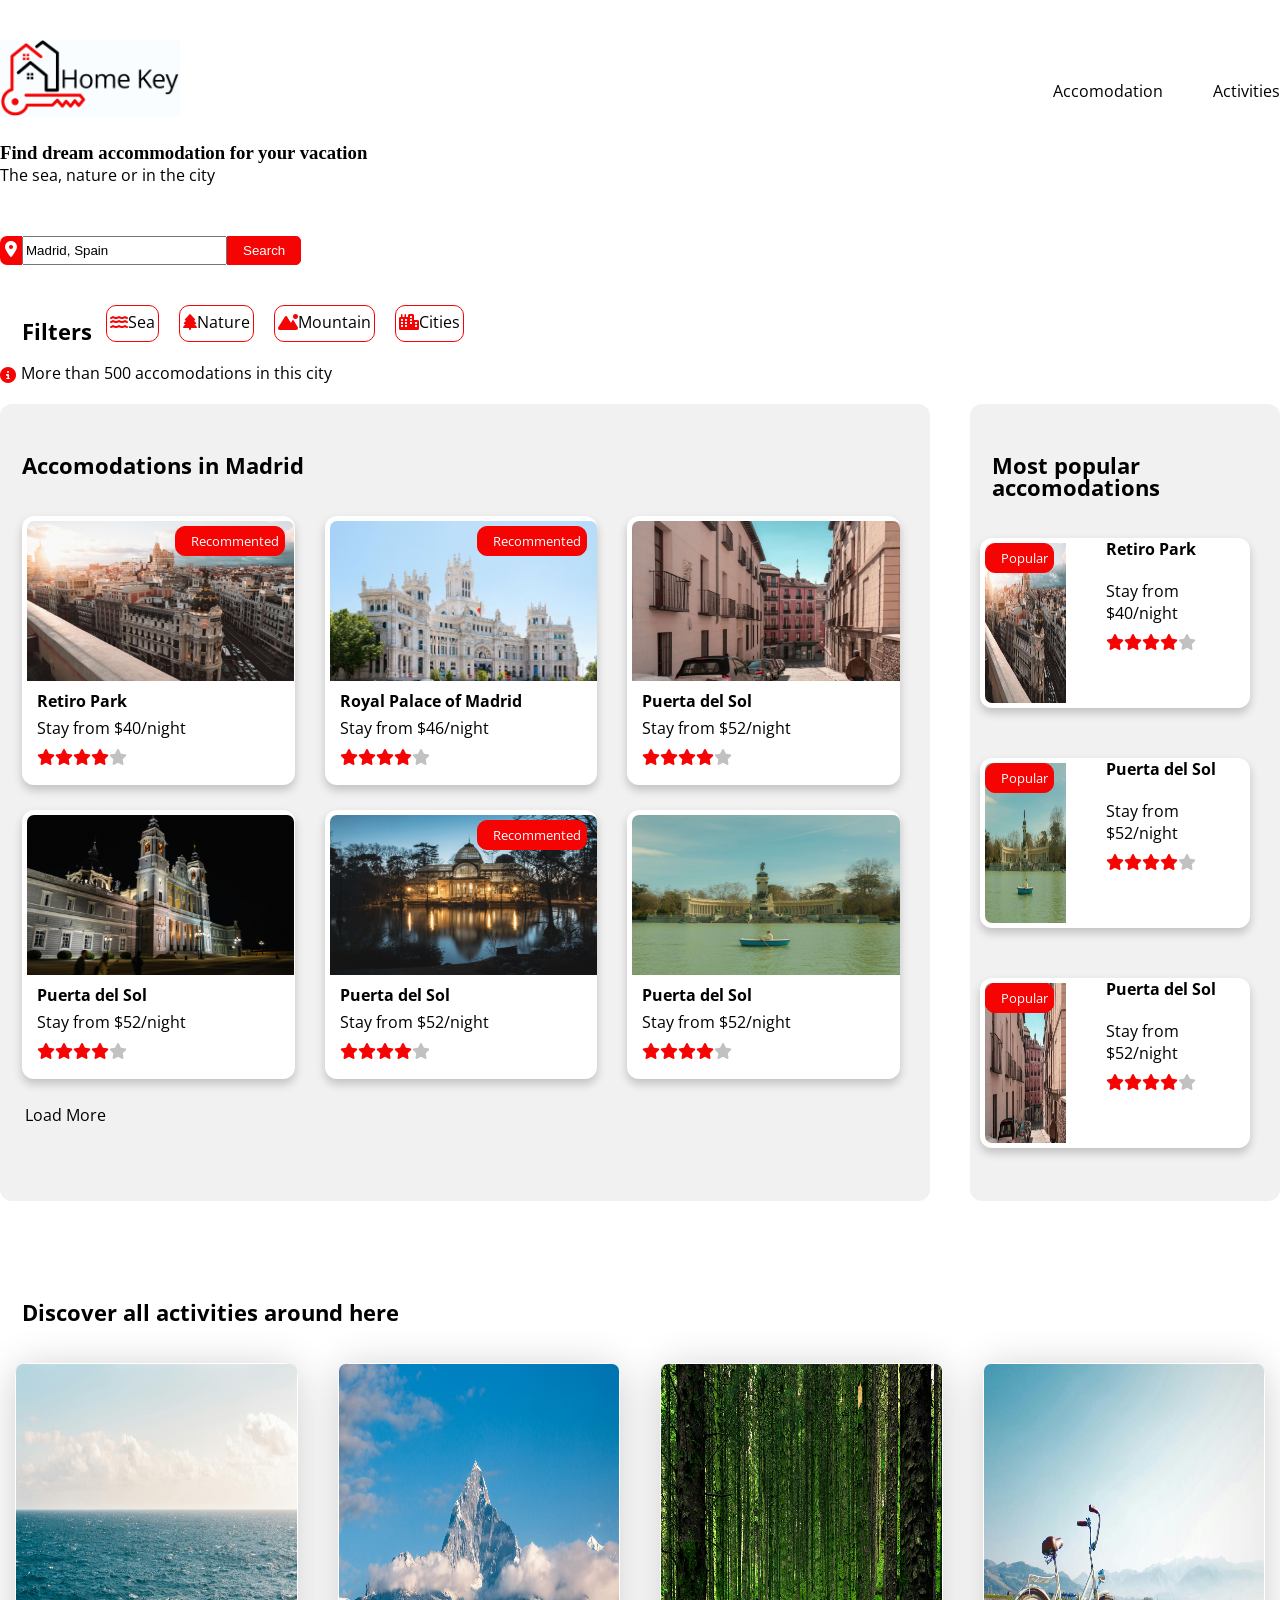
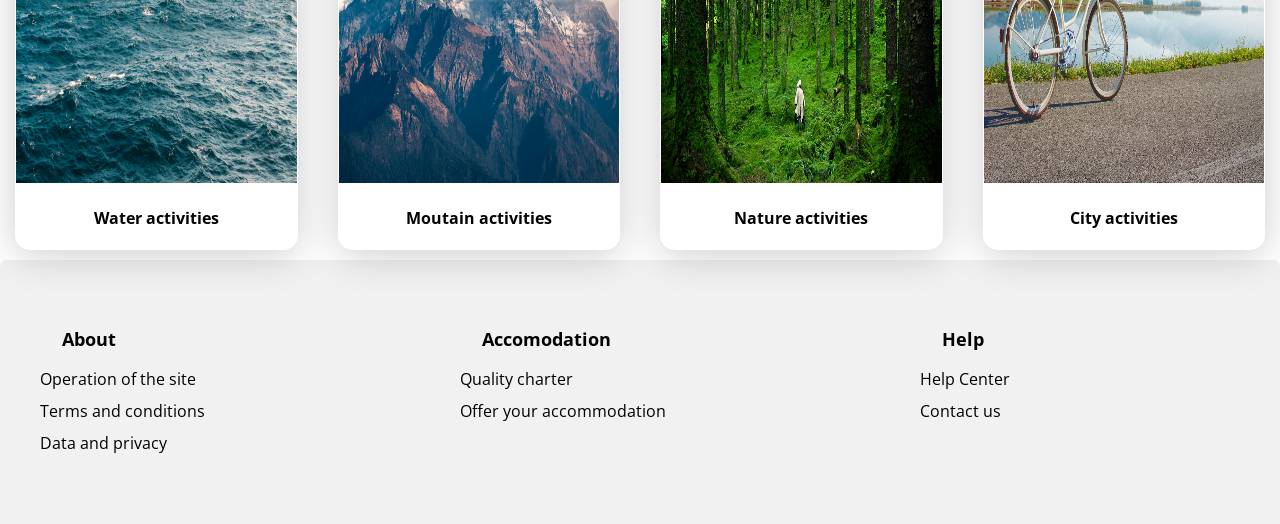
==== index.html @ ec060026 "résolution conflit merge" ====
<!DOCTYPE html>
<html lang="en">
<head>
    <meta charset="UTF-8">
    <meta name="viewport" content="width=device-width, initial-scale=1.0">
    <title>Document</title>
    <link rel="stylesheet" href="css/style.css">
    <link rel="preconnect" href="https://fonts.googleapis.com">
    <link rel="preconnect" href="https://fonts.gstatic.com" crossorigin>
    <link href="https://fonts.googleapis.com/css2?family=Montserrat:ital,wght@0,100..900;1,100..900&family=Open+Sans:ital,wght@0,300..800;1,300..800&family=Zen+Dots&display=swap" rel="stylesheet">

    <link rel="stylesheet" href="https://cdnjs.cloudflare.com/ajax/libs/font-awesome/6.5.0/css/all.min.css">
</head>
<body>
    <header>
        <a href="/">
            <img src="img/logo.png" alt="logo">
        </a>

        <nav>
            <ul>

                <li><a href="#section2">Accomodation</a></li>
                 <li><a href="#section3">Activities</a></li>

            </ul>
        </nav>

    </header>

    <main>


        <section class="section1" >
            <article class="sec10">
                <h1>Find dream accommodation for your vacation</h1>
                <p>The sea, nature or in the city</p>
            </article>

            <form id="search" action="#">
                <i class="fa-solid fa-location-dot"></i>
                <input type="text" placeholder="Madrid, Spain"></input>
                <button type="submit">Search</button>

            </form>
            <article class="filtre">

                <h2>Filters</h2>
                <ul>
                    <li><a href="#"><i class="fa-solid fa-water"></i>Sea</a></li>
                    <li><a href="#"><i class="fa-solid fa-tree"></i>Nature</a></li>
                    <li><a href="#"><i class="fa-solid fa-mountain-sun"></i>Mountain</a></li>
                    <li><a href="#"><i class="fa-solid fa-city"></i>Cities</a></li>
                </ul>  
            </article>

            <article class="info">
               <i class="fa-solid fa-circle-info"></i>
                <p> More than 500 accomodations in this city</p>
            </article>
        </section>


        <section class="section2" id="section2">
        <div class="group1">
            <h2>Accomodations in Madrid</h2>
            <div>
                <article class="gart">
                    <img src="img/accomodation/Retiro-Park.jpg" alt="accomod1">
                    <p class="rec" >Recommented</p>
                    <h3>Retiro Park</h3>
                    <p>Stay from $40/night</p>
                       <article class="arti" >
                            <i class="fa-solid fa-star"></i></i><i class="fa-solid fa-star"></i><i class="fa-solid fa-star"></i><i class="fa-solid fa-star"></i><span><i class="fa-solid fa-star"></i></span>
                        </article>
                </article>
                <article class="gart">
                    <img src="img/accomodation/Royal-Palace-of-Madrid.jpg" alt="accomod2">
                    <p class="rec">Recommented</p>
                    <h3>Royal Palace of Madrid</h3>
                    <p>Stay from $46/night</p>
                    <article class="arti">
                        <i class="fa-solid fa-star"></i></i><i class="fa-solid fa-star"></i><i class="fa-solid fa-star"></i><i class="fa-solid fa-star"></i><span><i class="fa-solid fa-star"></i></span>
                    </article>
                </article>

                <article class="gart">   
                    <img src="img/accomodation/Puerta-del-Sol.jpg" alt="accomod3">    
                    <h3>Puerta del Sol</h3>
                    <p>Stay from $52/night</p>
                 <article  class="arti">
                         <i class="fa-solid fa-star"></i></i><i class="fa-solid fa-star"></i><i class="fa-solid fa-star"></i><i class="fa-solid fa-star"></i><span><i class="fa-solid fa-star"></i></span>
                </article>
                </article>

         </div>

        <div class="group2">

                <article class="gart">         
                    <img src="img/accomodation/Plaza-Mayor.jpg" alt="activité1">
                    <h3>Puerta del Sol</h3>
                    <p>Stay from $52/night</p>
                    <article class="arti">
                        <i class="fa-solid fa-star"></i></i><i class="fa-solid fa-star"></i><i class="fa-solid fa-star"></i><i class="fa-solid fa-star"></i><span><i class="fa-solid fa-star"></i></span>
                    </article>
                </article>
                <article class="gart">         
                    <img src="img/accomodation/Prado-Museum.jpg" alt="activité2">
                    <p class="rec">Recommented</p>
                    <h3>Puerta del Sol</h3>
                    <p>Stay from $52/night</p>
                    <article class="arti">
                            <i class="fa-solid fa-star"></i></i><i class="fa-solid fa-star"></i><i class="fa-solid fa-star"></i><i class="fa-solid fa-star"></i><span><i class="fa-solid fa-star"></i></span>
                    </article>
                </article>
                <article class="gart">         
                    <img src="img/accomodation/Gran-Vía.jpg" alt="activité3">
                    <h3>Puerta del Sol</h3>
                    <p>Stay from $52/night</p>
                     <article class="arti">

                            <i class="fa-solid fa-star"></i></i><i class="fa-solid fa-star"></i><i class="fa-solid fa-star"></i><i class="fa-solid fa-star"></i><span><i class="fa-solid fa-star"></i></span>
                    </article>
                </article>
        </div>
            <a href="#">Load More</a>
        </div>

        <div class="group3">
                <h2>Most popular accomodations</h2>
                <div>

            <article class="gart">
                <img src="img/accomodation/Retiro-Park.jpg" alt="accomod1">
                <p class="rec1">Popular</p>
                <div>
                    <h3>Retiro Park</h3>
                    <p>Stay from $40/night</p>
                    <article class="arti">
                        <i class="fa-solid fa-star"></i></i><i class="fa-solid fa-star"></i><i class="fa-solid fa-star"></i><i class="fa-solid fa-star"></i><span><i class="fa-solid fa-star"></i></span>
                    </article>
                </div>
            </article>
            <article class="gart">        
                <img src="img/accomodation/Gran-Vía.jpg" alt="activité3">
                <p class="rec1">Popular</p>
                <div>
                    <h3>Puerta del Sol</h3>
                    <p>Stay from $52/night</p>
                    <article class="arti">
                        <i class="fa-solid fa-star"></i></i><i class="fa-solid fa-star"></i><i class="fa-solid fa-star"></i><i class="fa-solid fa-star"></i><span><i class="fa-solid fa-star"></i></span>
                    </article>
                </div>
            </article>
                <article class="gart">         
                    <img src="img/accomodation/Puerta-del-Sol.jpg" alt="accomod3">
                    <p class="rec1">Popular</p>
                    <p class="rec1">Popular</p>
                         <div>
                            <h3>Puerta del Sol</h3>
                        <p>Stay from $52/night</p>
                        <article class="arti">
                            <i class="fa-solid fa-star"></i><i class="fa-solid fa-star"></i><i class="fa-solid fa-star"></i><i class="fa-solid fa-star"></i><span><i class="fa-solid fa-star"></i></span>
                         </article>
                      </div>
                    </article>
                </div>

        </div>

        </section>


        <section class="section3" id="section3">

            <h2>Discover all activities around here</h2>
            <div>
                <article>
                    <img src="img/activities/Water.jpg" alt="imgsec3">
                    <h3>Water activities</h3>
                </article>
                <article>
                        <img src="img/activities/mountain.jpg" alt="secimg2">
                        <h3>Moutain activities</h3>
                </article>
                <article>
                        <img src="img/activities/Nature.jpg" alt="secimg3">
                        <h3>Nature activities</h3>
                </article>
                 <article>
                        <img src="img/activities/City.jpg" alt="secimg3">
                        <h3>City activities</h3>
                </article>                                  
            </div>
        </section>
    </main>

    <footer>
        <article>
            <h2>About</h2>
            <ul>
                <li><a href="#">Operation of the site</a></li>
                <li><a href="#">Terms and conditions</li>
                <li><a href="#">Data and privacy</a></li>
            </ul>
        </article>

        <article>
            <h2>Accomodation</h2>
            <ul>
                <li><a href="#">Quality charter</a></li>
                <li><a href="#">Offer your accommodation</a></li>
            </ul>
        </article>

        <article class="artfooter3">
            <h2>Help</h2>
            <ul>
                <li><a href="#">Help Center</a></li>
                <li><a href="#">Contact us</a></li>
            </ul>
        </article>

    </footer>
    
</body>
</html>
---- css/style.css ----
*{
    margin: 0;
}


body{
    max-width: 1440px;
    margin: auto;
}
:root{
    --black:#000; 
    --red:#f60303;
    --white:#fff;
    --grey:#c1c1c1;
    --lightgrey:#f1f1f1; 
}
i{
    color: var(--red);
}
ul,a,p,h2,h3{
    font-family: "Open Sans", sans-serif;
    font-size: 16px;
    color: var(--black);
}

h2{
    font-weight: 700;
    font-style: Bold;
    font-size: 18px;
    line-height: 100%;
    letter-spacing: 0%;
    vertical-align: middle;
    padding-left: 22px;
}

header{
max-width: 1440px;
margin: auto;
display: flex;
justify-content: space-between;
padding-top: 40px;

}

a{
    text-decoration: none;
}
a:hover{
    color: var(--red);
    transition: all ease-in-out;
}
nav li, ul{
    list-style: none;
    padding-left: 0;

}
nav ul{
    padding-top: 30px;
    display: flex;
    justify-content: space-between;
    gap: 50px;
}

nav ul li {
    position: relative;
}
nav ul li a {
    position: relative;
    display: inline-block;
    padding-top: 10px;
}

nav ul li a::before {
    content: '';
    position: absolute;
    bottom: 0;
    left: 0;
    width: 100%;
    background-color: var(--red);
    transition: bottom 0.5s ease-in-out;
}

nav ul li a:hover::before {
    height: 2px;
    bottom: 70px;    /* le trait monte de 10px vers le haut */
}


header img{
    width: 180px;
    height: 76.7300033569336px;
}

/* GENERALITE */
section h2{
    font-size: 22px;
}

/* SECTION 1 */
.section1{
    max-width: 1470px;
    margin: auto;
    padding-top: 20px;
}


form{
    display: flex;
    padding-top: 30px;
    border-left: 20px;
    border-right: 20px;
}

form i{
    background-color: var(--red);
    color: var(--white);
    border-radius: 1px solid;
    border-color: var(--red);
   border-top-left-radius: 7px;
   border-bottom-left-radius: 7px;
    padding: 5px;
}
form input{
    padding-right: 30px;

}
form button{
    background-color: var(--red);
    color: var(--white);
    padding: 6px 15px 6px 15px;
    border-top-right-radius: 5px;
   border-bottom-right-radius: 5px;
       border: 1px solid var(--red);


}
::placeholder{
    color: var(--black);
    padding-right: 40px;
    background-color: var(--white);
}

/* FILTRE */
.filtre{
    display: flex;
   gap: 14px;
   margin-top: 40px;
}
.filtre ul{
    display: flex;
    gap: 20px;
}



.filtre ul li a{
    text-align: center;
}
.filtre ul li{
    border: 1px solid var(--red);
    padding: 5px;
    color: var(--red);
    border-radius: 10px;
    padding-left: 3px;
    padding-right: 3px;
    padding-top: 5px;

}
.filtre ul li:hover{
    background-color: var(--red);
}
.filtre ul li:hover a,
.filtre ul li:hover i {
    color: var(--white);
}

.filtre h2{
    margin-top: 15px;
}

.info{
    display: flex;
    padding-top: 20px;
}
.info i{
    padding-top: 5px;
    padding-right: 5px;
}

/* SECTION2 */
.section2{
    /* width: 100%; */
    margin: auto;
    display: flex;
    flex-wrap: wrap;
    gap: 40px;
}
.section2 h3, .section2 p{
  padding-bottom: 5px;
  padding-left: 15px;
}
.arti{
    padding-left: 15px;
}
.rec{
    position: absolute;

    top: 10px;
    right: 10px;
    margin: 0;

    border: 1px solid var(--red);
    color: var(--white);
    padding: 5px;
    background-color: var(--red);
    border-radius: 10px;
    text-align: center;
    font-family: Open Sans;
    font-weight: 400;
    font-size: 13px;
    z-index: 1;

   
}

.rec:hover{
    color: var(--red);
    background-color: var(--white);

}
.group1{
    flex:  3;
     height: 747px; 
    background-color: var(--lightgrey);
    padding-top: 50px;
    border-radius: 12px;

}
.group1 h2, .group3 h2{
    padding-bottom: 40px;
}
.group1 div,  .group2 div{
    display: flex;
    flex-wrap: wrap;
    margin-left: 22px;
    padding-bottom: 25px;
    
}

.gart{
    position: relative;
    flex: 1 0 27%;
    background-color: var(--white);
    border-top-left-radius: 12px;
    border-top-right-radius: 12px;
     border-bottom-left-radius: 12px;
    border-bottom-right-radius: 12px;
    margin-right: 30px;
    box-shadow: 0px 5px 10px rgba(0, 0, 0, 0.2);

}

.gart:hover{
    color: #c1c1c1;
    transition:  all ease-in-out;
}
.gart:hover img{
     filter: grayscale(100%);
    transition: all 0.3s ease-in-out;

}
.section3 article:hover img {
    filter: grayscale(100%);
    transition: all 0.3s ease-in-out;
}

.group1 img, .group2 img{
    position: relative;
    width: 98%;
    height: 160px;
    border-top-left-radius: 12px;
    border-top-right-radius: 12px;
    padding: 5px;
    
    
}
.group1 a{
    padding-left: 25px;
}
.section2 span i{
    color: var(--grey);
    padding-top: 5px;
    padding-bottom: 12px;
}


.group3{
    flex: 1;
    height: 747px; 
    background-color: var(--lightgrey);
    border-radius: 12px;
      padding-top: 50px;
}
.group3 div{
       padding-left: 10px;
}
.group3 img{
    width: 30%;
    height: 160px;
    border-top-left-radius: 12px;
    border-bottom-left-radius: 12px;
    padding: 5px;
    
}
.group3 .gart{
    display: flex;
    /* flex-wrap: wrap; */
    margin-bottom: 50px;
 
}
.group3 div h3,p,.arti i{
    padding-bottom: 20px;
}
.gart div{
    padding-left: 20px;
align-items: center;
}
.arti3{
    flex: 1;
    display: flex;
    box-shadow: 0px 5px 10px rgba(0, 0, 0, 0.2);
    padding-left: 20px;

}
.rec1{
    position: absolute;
    top: 5px;
    left: 5px;
    margin: 0;
    border: 1px solid var(--red);
    color: var(--white);
    padding: 5px;
    background-color: var(--red);
    border-radius: 10px;
    text-align: center;
    font-family: Open Sans;
    font-weight: 400;
    font-size: 13px;
    z-index: 1;
  

}
.rec1:hover{
    color: var(--red);
    background-color: var(--white);


}
/* .group3 h3, p,i{
    padding-bottom: 40px;
} */

.section3{
    max-width: 1440px;
margin-top: 100px;
    /* background-color: var(--lightgrey); */
    margin-bottom: 10px;
}

.section3 div{
    display: flex;
    flex-wrap: wrap;
    padding: 0 15px 0 15px;
    gap: 40px;
}
.section3 article{
    flex: 1 0 22%;
    box-shadow: 0px 5px 40px rgba(0, 0, 0, 0.2);
    border-radius: 15px;
    border: 1px solid var(--white);
}
.section3 img{
    width: 100%;
    height: 419px;
    border-top-left-radius: 7px;
    border-top-right-radius: 7px;
}

.section3 h2{
    padding-bottom: 40px;
}
.section3 h3{
    text-align: center;
    padding-top: 20px;
      padding-bottom: 20px;
}

/* FOOTER */
footer{
    background-color: var(--lightgrey);
    padding: 70px;
    display: flex;
    justify-content: space-between;
    padding-left: 40px;
    border-top-left-radius: 7px;
    border-top-right-radius: 7px;
}


footer ul{
    padding-top: 10px;
}

footer li{
    margin-top: 10px;
}

.artfooter3{
    padding-right: 200px;

}

@media  screen and (max-width:1024px) {
    header, .section1, .section2, .section3{
      padding: 20px;
    }

    .group1, .group3{
    flex: 1 0 100%;
    height: auto;
    }
      .group1 div, .group2 div {
        justify-content: center;
    }
    .section3{
        flex-direction: column;
    }
    .section3 article{
        flex: 1 0 40%;
        height: auto;
    }
    

    
}

@media  screen and (max-width:768px) {
    header{
        display: flex;
        flex-wrap: wrap;
    }
    header img{
        flex: 1 0 100%;
        height: auto;
        align-items: center;
    }

    header nav{
        flex: 1 0 100%;

    }


       header, .section1, .section2, .section3{
      padding: 20px;
    }
    .filtre{
        display: flex;
        flex-wrap: wrap;
        gap: 5px;
    }
    .gart{
    height: auto;
    flex: 1 0 100%;
    height: auto;
    margin-bottom: 30px;
    }
      .group1 div, .group2 div {
        justify-content: center;
    }
    .section3{
        flex-direction: column;
    }
    .section3 article{
        flex: 1 0 100%;
        height: auto;
        margin-bottom: 30px;
    }
    footer{
        display: flex;
        flex-wrap: wrap;
    }
    footer article{
        flex: 1 0 100%;
        margin-bottom: 30px;
        padding: 0;
        
    }
    
.artfooter3{
    padding-right: 0;
}
footer h2{
    padding-left: 0;
}

    
}
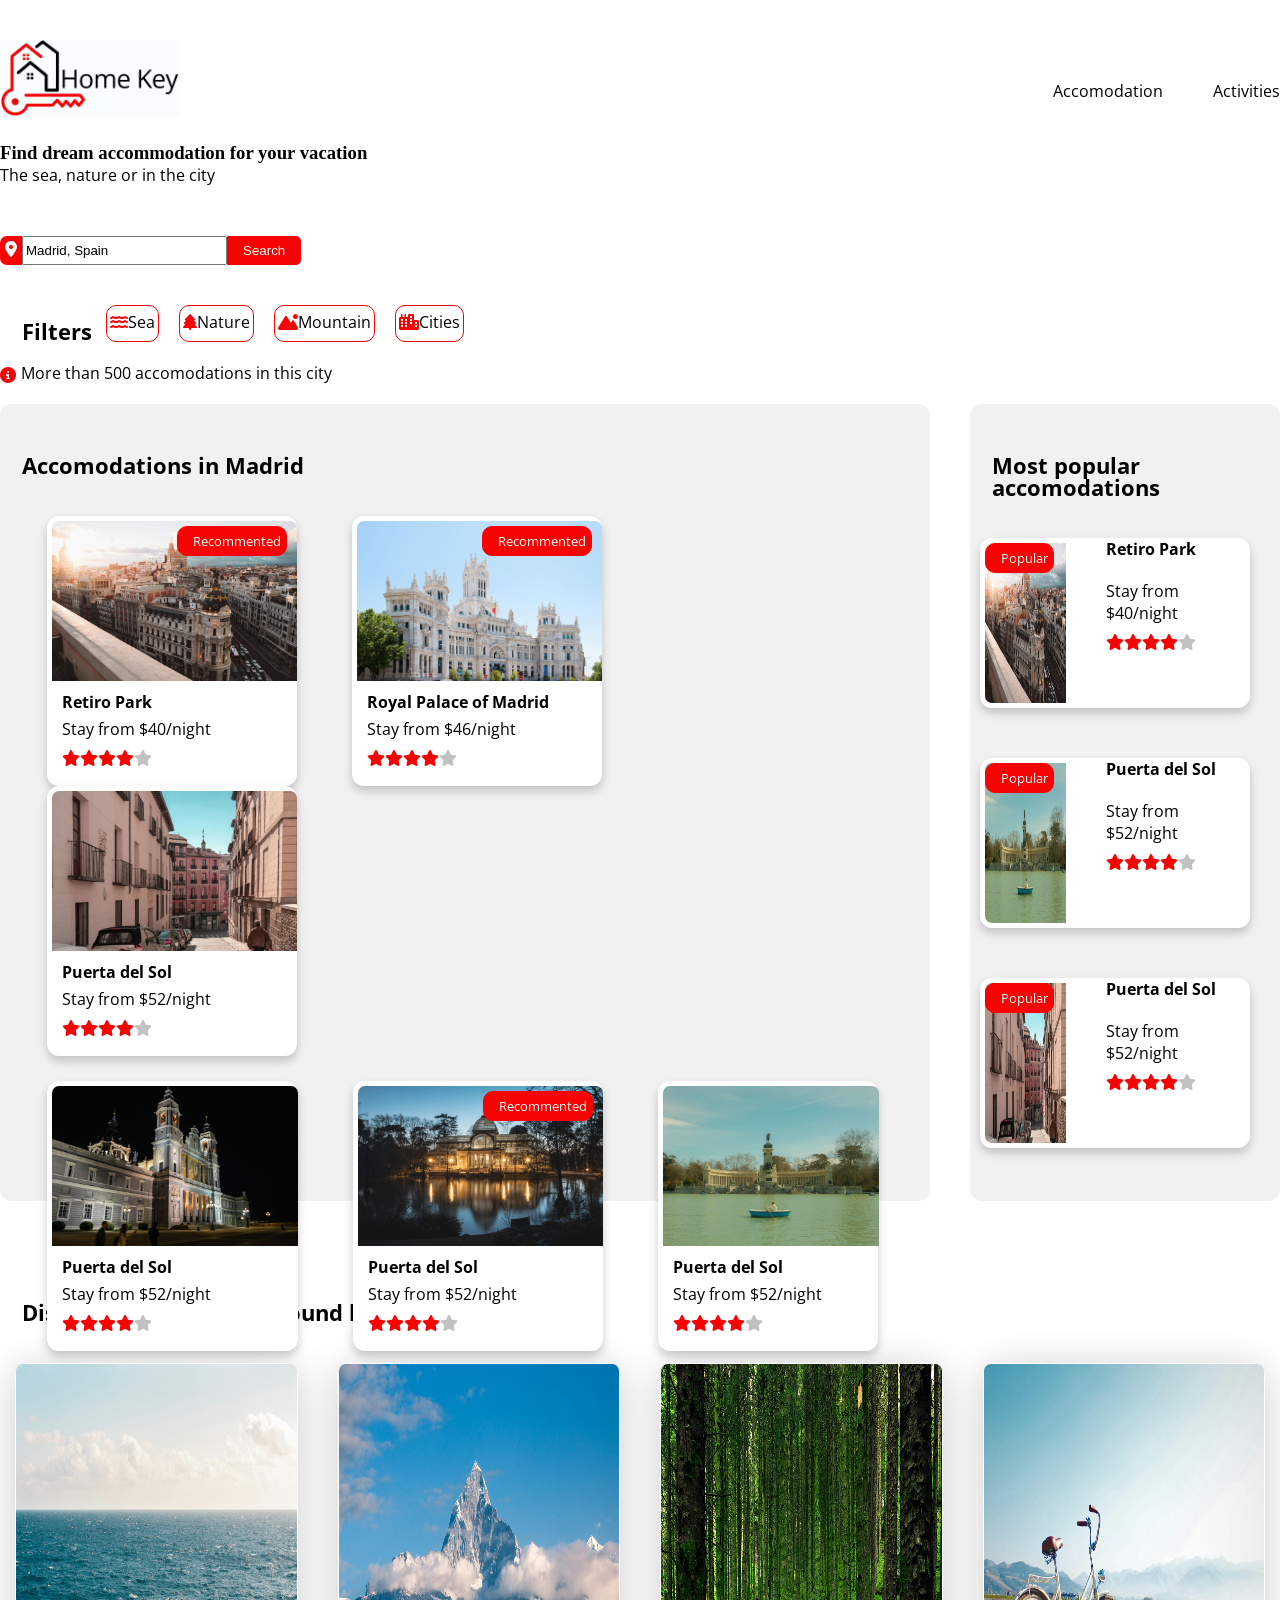
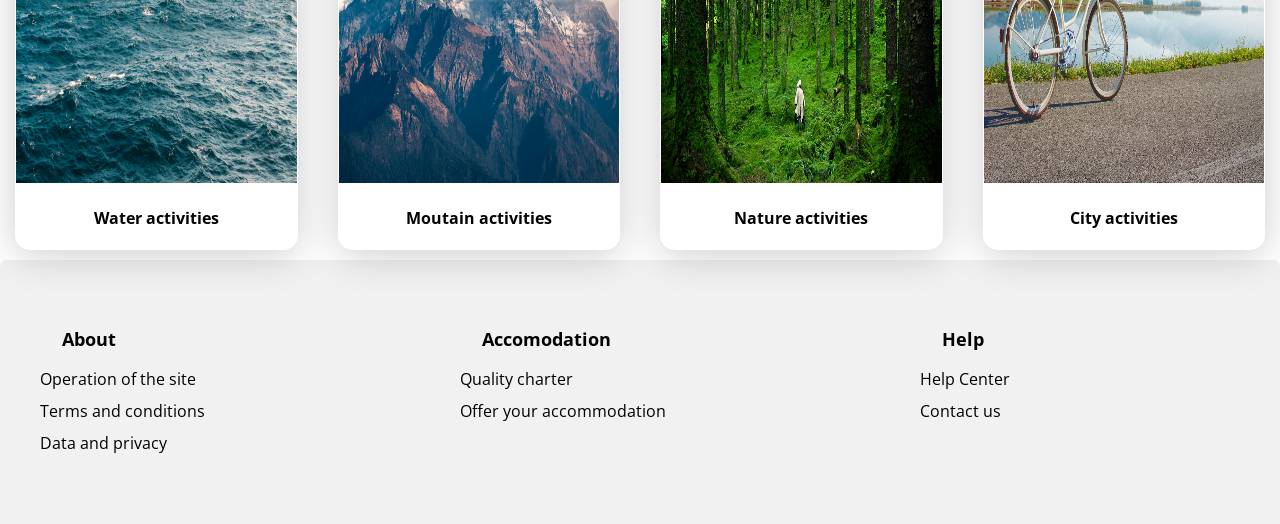
==== commit 11b02e20: "fix:a" ====
--- a/index.html
+++ b/index.html
@@ -32,71 +32,79 @@
 
 
         <section class="section1" >
-            <article class="sec10">
-                <h1>Find dream accommodation for your vacation</h1>
-                <p>The sea, nature or in the city</p>
-            </article>
-
-            <form id="search" action="#">
-                <i class="fa-solid fa-location-dot"></i>
-                <input type="text" placeholder="Madrid, Spain"></input>
-                <button type="submit">Search</button>
-
-            </form>
-            <article class="filtre">
-
-                <h2>Filters</h2>
-                <ul>
-                    <li><a href="#"><i class="fa-solid fa-water"></i>Sea</a></li>
-                    <li><a href="#"><i class="fa-solid fa-tree"></i>Nature</a></li>
-                    <li><a href="#"><i class="fa-solid fa-mountain-sun"></i>Mountain</a></li>
-                    <li><a href="#"><i class="fa-solid fa-city"></i>Cities</a></li>
-                </ul>  
-            </article>
-
-            <article class="info">
-               <i class="fa-solid fa-circle-info"></i>
-                <p> More than 500 accomodations in this city</p>
-            </article>
+                <article class="sec10">
+                    <h1>Find dream accommodation for your vacation</h1>
+                    <p>The sea, nature or in the city</p>
+                </article>
+    
+                <form id="search" action="#">
+                    <i class="fa-solid fa-location-dot"></i>
+                    <input type="text" placeholder="Madrid, Spain"></input>
+                    <button type="submit">Search</button>
+    
+                </form>
+                <article class="filtre">
+    
+                    <h2>Filters</h2>
+                    <ul>
+                        <li><a href="#"><i class="fa-solid fa-water"></i>Sea</a></li>
+                        <li><a href="#"><i class="fa-solid fa-tree"></i>Nature</a></li>
+                        <li><a href="#"><i class="fa-solid fa-mountain-sun"></i>Mountain</a></li>
+                        <li><a href="#"><i class="fa-solid fa-city"></i>Cities</a></li>
+                    </ul>  
+                </article>
+    
+                <article class="info">
+                   <i class="fa-solid fa-circle-info"></i>
+                    <p> More than 500 accomodations in this city</p>
+                </article>
         </section>
 
 
         <section class="section2" id="section2">
-        <div class="group1">
-            <h2>Accomodations in Madrid</h2>
-            <div>
-                <article class="gart">
-                    <img src="img/accomodation/Retiro-Park.jpg" alt="accomod1">
-                    <p class="rec" >Recommented</p>
-                    <h3>Retiro Park</h3>
-                    <p>Stay from $40/night</p>
-                       <article class="arti" >
-                            <i class="fa-solid fa-star"></i></i><i class="fa-solid fa-star"></i><i class="fa-solid fa-star"></i><i class="fa-solid fa-star"></i><span><i class="fa-solid fa-star"></i></span>
-                        </article>
-                </article>
-                <article class="gart">
-                    <img src="img/accomodation/Royal-Palace-of-Madrid.jpg" alt="accomod2">
-                    <p class="rec">Recommented</p>
-                    <h3>Royal Palace of Madrid</h3>
-                    <p>Stay from $46/night</p>
-                    <article class="arti">
-                        <i class="fa-solid fa-star"></i></i><i class="fa-solid fa-star"></i><i class="fa-solid fa-star"></i><i class="fa-solid fa-star"></i><span><i class="fa-solid fa-star"></i></span>
-                    </article>
-                </article>
-
-                <article class="gart">   
-                    <img src="img/accomodation/Puerta-del-Sol.jpg" alt="accomod3">    
-                    <h3>Puerta del Sol</h3>
-                    <p>Stay from $52/night</p>
-                 <article  class="arti">
-                         <i class="fa-solid fa-star"></i></i><i class="fa-solid fa-star"></i><i class="fa-solid fa-star"></i><i class="fa-solid fa-star"></i><span><i class="fa-solid fa-star"></i></span>
-                </article>
-                </article>
-
-         </div>
-
-        <div class="group2">
-
+            <div class="group1">
+                <h2>Accomodations in Madrid</h2>
+                <div>
+                <a href="#">
+                        <article class="gart">
+                            <img src="img/accomodation/Retiro-Park.jpg" alt="accomod1">
+                            <p class="rec" >Recommented</p>
+                            <h3>Retiro Park</h3>
+                            <p>Stay from $40/night</p>
+                               <article class="arti" >
+                                    <i class="fa-solid fa-star"></i></i><i class="fa-solid fa-star"></i><i class="fa-solid fa-star"></i><i class="fa-solid fa-star"></i><span><i class="fa-solid fa-star"></i></span>
+                                </article>
+                        </article>
+                </a>
+                <a href="#">
+                    <article class="gart">
+                        <img src="img/accomodation/Royal-Palace-of-Madrid.jpg" alt="accomod2">
+                        <p class="rec">Recommented</p>
+                        <h3>Royal Palace of Madrid</h3>
+                        <p>Stay from $46/night</p>
+                        <article class="arti">
+                            <i class="fa-solid fa-star"></i></i><i class="fa-solid fa-star"></i><i class="fa-solid fa-star"></i><i class="fa-solid fa-star"></i><span><i class="fa-solid fa-star"></i></span>
+                        </article>
+                    </article>
+
+                </a>
+                <a href="#">
+                    
+                    <article class="gart">   
+                        <img src="img/accomodation/Puerta-del-Sol.jpg" alt="accomod3">    
+                        <h3>Puerta del Sol</h3>
+                         <p>Stay from $52/night</p>
+                        <article  class="arti">
+                             <i class="fa-solid fa-star"></i></i><i class="fa-solid fa-star"></i><i class="fa-solid fa-star"></i><i class="fa-solid fa-star"></i><span><i class="fa-solid fa-star"></i></span>
+                     </article>
+                    </article>
+
+                </a>
+        
+                 </div>
+                 
+                 <div class="group2">
+            <a href="#">
                 <article class="gart">         
                     <img src="img/accomodation/Plaza-Mayor.jpg" alt="activité1">
                     <h3>Puerta del Sol</h3>
@@ -105,6 +113,8 @@
                         <i class="fa-solid fa-star"></i></i><i class="fa-solid fa-star"></i><i class="fa-solid fa-star"></i><i class="fa-solid fa-star"></i><span><i class="fa-solid fa-star"></i></span>
                     </article>
                 </article>
+            </a>
+            <a href="#">
                 <article class="gart">         
                     <img src="img/accomodation/Prado-Museum.jpg" alt="activité2">
                     <p class="rec">Recommented</p>
@@ -114,15 +124,20 @@
                             <i class="fa-solid fa-star"></i></i><i class="fa-solid fa-star"></i><i class="fa-solid fa-star"></i><i class="fa-solid fa-star"></i><span><i class="fa-solid fa-star"></i></span>
                     </article>
                 </article>
+            </a>
+            <a href="#">
                 <article class="gart">         
                     <img src="img/accomodation/Gran-Vía.jpg" alt="activité3">
                     <h3>Puerta del Sol</h3>
                     <p>Stay from $52/night</p>
                      <article class="arti">
-
-                            <i class="fa-solid fa-star"></i></i><i class="fa-solid fa-star"></i><i class="fa-solid fa-star"></i><i class="fa-solid fa-star"></i><span><i class="fa-solid fa-star"></i></span>
-                    </article>
-                </article>
+    
+                            <i class="fa-solid fa-star"></i></i><i class="fa-solid fa-star"></i><i class="fa-solid fa-star"></i><i class="fa-solid fa-star"></i><span><i class="fa-solid fa-star"></i></span>
+                    </article>
+                </article>
+
+            </a>
+
         </div>
             <a href="#">Load More</a>
         </div>
@@ -130,29 +145,36 @@
         <div class="group3">
                 <h2>Most popular accomodations</h2>
                 <div>
-
-            <article class="gart">
-                <img src="img/accomodation/Retiro-Park.jpg" alt="accomod1">
-                <p class="rec1">Popular</p>
-                <div>
-                    <h3>Retiro Park</h3>
-                    <p>Stay from $40/night</p>
-                    <article class="arti">
-                        <i class="fa-solid fa-star"></i></i><i class="fa-solid fa-star"></i><i class="fa-solid fa-star"></i><i class="fa-solid fa-star"></i><span><i class="fa-solid fa-star"></i></span>
-                    </article>
-                </div>
-            </article>
-            <article class="gart">        
-                <img src="img/accomodation/Gran-Vía.jpg" alt="activité3">
-                <p class="rec1">Popular</p>
-                <div>
-                    <h3>Puerta del Sol</h3>
-                    <p>Stay from $52/night</p>
-                    <article class="arti">
-                        <i class="fa-solid fa-star"></i></i><i class="fa-solid fa-star"></i><i class="fa-solid fa-star"></i><i class="fa-solid fa-star"></i><span><i class="fa-solid fa-star"></i></span>
-                    </article>
-                </div>
-            </article>
+            <a href="#">
+                <article class="gart">
+                    <img src="img/accomodation/Retiro-Park.jpg" alt="accomod1">
+                    <p class="rec1">Popular</p>
+                    <div>
+                        <h3>Retiro Park</h3>
+                        <p>Stay from $40/night</p>
+                        <article class="arti">
+                            <i class="fa-solid fa-star"></i></i><i class="fa-solid fa-star"></i><i class="fa-solid fa-star"></i><i class="fa-solid fa-star"></i><span><i class="fa-solid fa-star"></i></span>
+                        </article>
+                    </div>
+                </article>
+
+            </a>
+            <a href="#">
+                <article class="gart">        
+                    <img src="img/accomodation/Gran-Vía.jpg" alt="activité3">
+                    <p class="rec1">Popular</p>
+                    <div>
+                        <h3>Puerta del Sol</h3>
+                        <p>Stay from $52/night</p>
+                        <article class="arti">
+                            <i class="fa-solid fa-star"></i></i><i class="fa-solid fa-star"></i><i class="fa-solid fa-star"></i><i class="fa-solid fa-star"></i><span><i class="fa-solid fa-star"></i></span>
+                        </article>
+                    </div>
+                </article>
+
+            </a>
+            <a href="#">
+
                 <article class="gart">         
                     <img src="img/accomodation/Puerta-del-Sol.jpg" alt="accomod3">
                     <p class="rec1">Popular</p>
@@ -165,6 +187,8 @@
                          </article>
                       </div>
                     </article>
+            </a>
+
                 </div>
 
         </div>
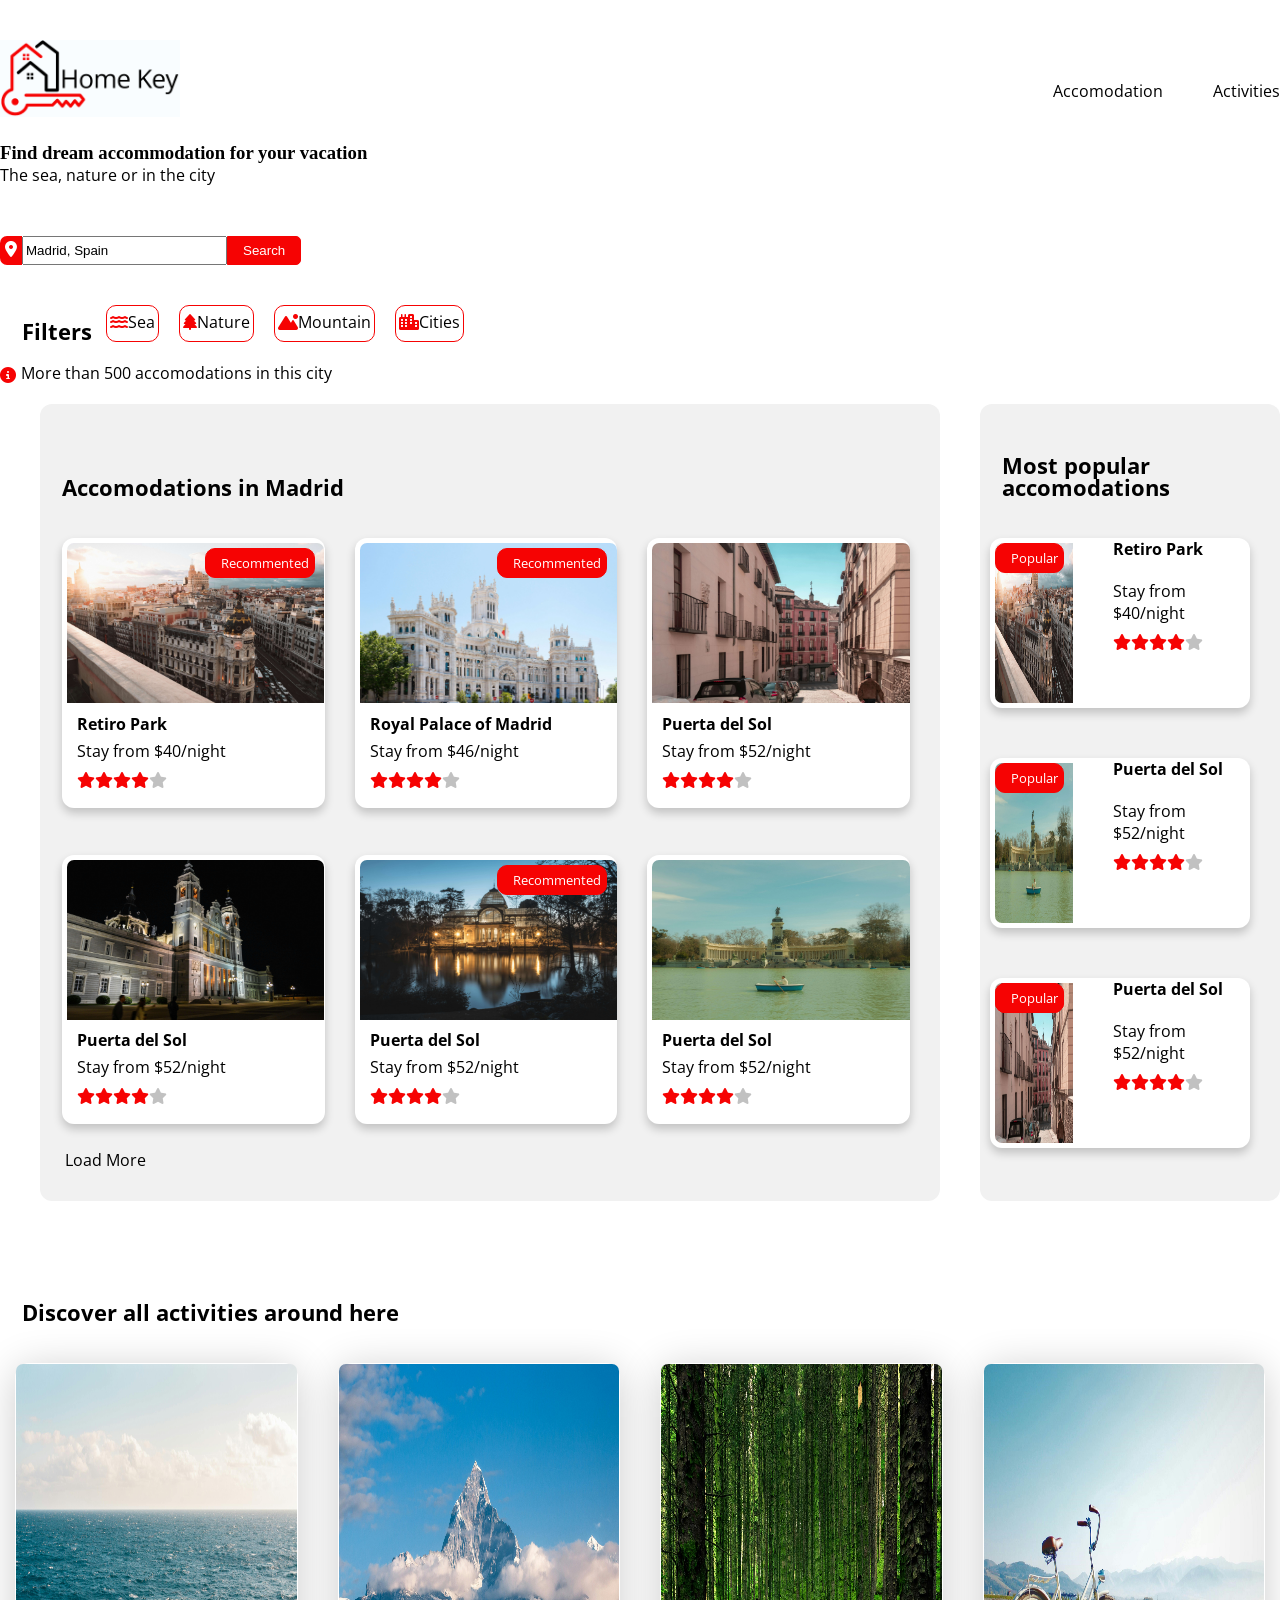
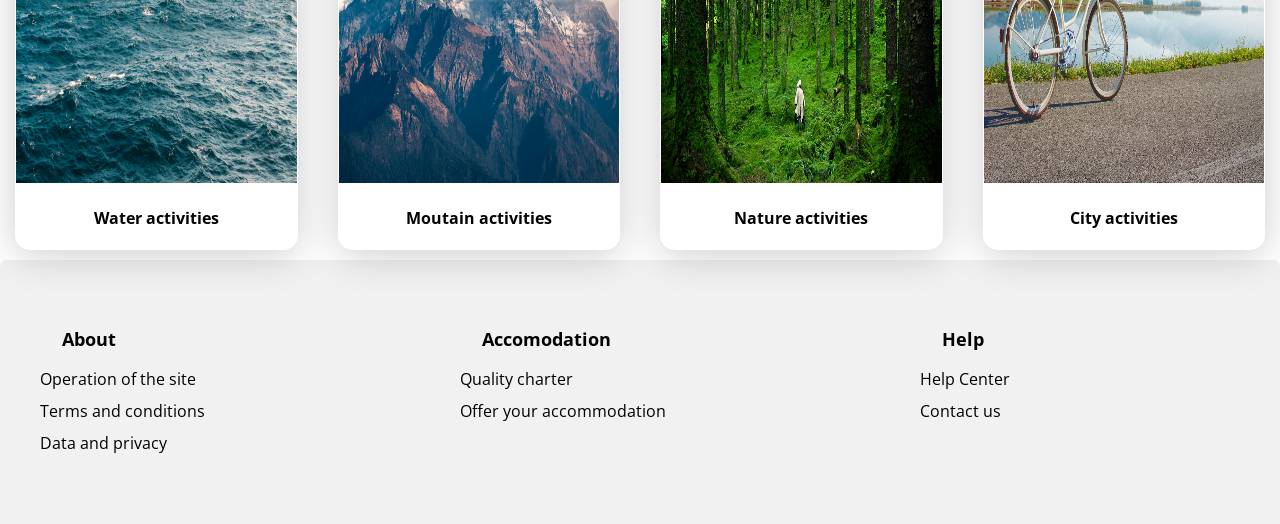
==== commit d6de6c3c: "fix: a2" ====
--- a/index.html
+++ b/index.html
@@ -32,10 +32,12 @@
 
 
         <section class="section1" >
+
                 <article class="sec10">
                     <h1>Find dream accommodation for your vacation</h1>
                     <p>The sea, nature or in the city</p>
                 </article>
+            </a>
     
                 <form id="search" action="#">
                     <i class="fa-solid fa-location-dot"></i>
@@ -58,14 +60,15 @@
                    <i class="fa-solid fa-circle-info"></i>
                     <p> More than 500 accomodations in this city</p>
                 </article>
+            </a>
         </section>
 
 
         <section class="section2" id="section2">
-            <div class="group1">
-                <h2>Accomodations in Madrid</h2>
-                <div>
-                <a href="#">
+            <a href="#">
+                <div class="group1">
+                    <h2>Accomodations in Madrid</h2>
+                    <div>
                         <article class="gart">
                             <img src="img/accomodation/Retiro-Park.jpg" alt="accomod1">
                             <p class="rec" >Recommented</p>
@@ -75,36 +78,33 @@
                                     <i class="fa-solid fa-star"></i></i><i class="fa-solid fa-star"></i><i class="fa-solid fa-star"></i><i class="fa-solid fa-star"></i><span><i class="fa-solid fa-star"></i></span>
                                 </article>
                         </article>
-                </a>
-                <a href="#">
-                    <article class="gart">
-                        <img src="img/accomodation/Royal-Palace-of-Madrid.jpg" alt="accomod2">
-                        <p class="rec">Recommented</p>
-                        <h3>Royal Palace of Madrid</h3>
-                        <p>Stay from $46/night</p>
-                        <article class="arti">
-                            <i class="fa-solid fa-star"></i></i><i class="fa-solid fa-star"></i><i class="fa-solid fa-star"></i><i class="fa-solid fa-star"></i><span><i class="fa-solid fa-star"></i></span>
-                        </article>
-                    </article>
-
-                </a>
-                <a href="#">
-                    
-                    <article class="gart">   
-                        <img src="img/accomodation/Puerta-del-Sol.jpg" alt="accomod3">    
-                        <h3>Puerta del Sol</h3>
-                         <p>Stay from $52/night</p>
-                        <article  class="arti">
-                             <i class="fa-solid fa-star"></i></i><i class="fa-solid fa-star"></i><i class="fa-solid fa-star"></i><i class="fa-solid fa-star"></i><span><i class="fa-solid fa-star"></i></span>
-                     </article>
-                    </article>
-
-                </a>
+                        <article class="gart">
+                            <img src="img/accomodation/Royal-Palace-of-Madrid.jpg" alt="accomod2">
+                            <p class="rec">Recommented</p>
+                            <h3>Royal Palace of Madrid</h3>
+                            <p>Stay from $46/night</p>
+                            <article class="arti">
+                                <i class="fa-solid fa-star"></i></i><i class="fa-solid fa-star"></i><i class="fa-solid fa-star"></i><i class="fa-solid fa-star"></i><span><i class="fa-solid fa-star"></i></span>
+                            </article>
+                        </article>
+        
+                        <article class="gart">   
+                            <img src="img/accomodation/Puerta-del-Sol.jpg" alt="accomod3">    
+                            <h3>Puerta del Sol</h3>
+                            <p>Stay from $52/night</p>
+                         <article  class="arti">
+                                 <i class="fa-solid fa-star"></i></i><i class="fa-solid fa-star"></i><i class="fa-solid fa-star"></i><i class="fa-solid fa-star"></i><span><i class="fa-solid fa-star"></i></span>
+                        </article>
+                        </article>
         
                  </div>
-                 
-                 <div class="group2">
+            </a>
             <a href="#">
+
+            </a>
+
+        <div class="group2">
+
                 <article class="gart">         
                     <img src="img/accomodation/Plaza-Mayor.jpg" alt="activité1">
                     <h3>Puerta del Sol</h3>
@@ -113,8 +113,6 @@
                         <i class="fa-solid fa-star"></i></i><i class="fa-solid fa-star"></i><i class="fa-solid fa-star"></i><i class="fa-solid fa-star"></i><span><i class="fa-solid fa-star"></i></span>
                     </article>
                 </article>
-            </a>
-            <a href="#">
                 <article class="gart">         
                     <img src="img/accomodation/Prado-Museum.jpg" alt="activité2">
                     <p class="rec">Recommented</p>
@@ -124,20 +122,15 @@
                             <i class="fa-solid fa-star"></i></i><i class="fa-solid fa-star"></i><i class="fa-solid fa-star"></i><i class="fa-solid fa-star"></i><span><i class="fa-solid fa-star"></i></span>
                     </article>
                 </article>
-            </a>
-            <a href="#">
                 <article class="gart">         
                     <img src="img/accomodation/Gran-Vía.jpg" alt="activité3">
                     <h3>Puerta del Sol</h3>
                     <p>Stay from $52/night</p>
                      <article class="arti">
-    
+
                             <i class="fa-solid fa-star"></i></i><i class="fa-solid fa-star"></i><i class="fa-solid fa-star"></i><i class="fa-solid fa-star"></i><span><i class="fa-solid fa-star"></i></span>
                     </article>
                 </article>
-
-            </a>
-
         </div>
             <a href="#">Load More</a>
         </div>
@@ -145,36 +138,29 @@
         <div class="group3">
                 <h2>Most popular accomodations</h2>
                 <div>
-            <a href="#">
-                <article class="gart">
-                    <img src="img/accomodation/Retiro-Park.jpg" alt="accomod1">
-                    <p class="rec1">Popular</p>
-                    <div>
-                        <h3>Retiro Park</h3>
-                        <p>Stay from $40/night</p>
-                        <article class="arti">
-                            <i class="fa-solid fa-star"></i></i><i class="fa-solid fa-star"></i><i class="fa-solid fa-star"></i><i class="fa-solid fa-star"></i><span><i class="fa-solid fa-star"></i></span>
-                        </article>
-                    </div>
-                </article>
-
-            </a>
-            <a href="#">
-                <article class="gart">        
-                    <img src="img/accomodation/Gran-Vía.jpg" alt="activité3">
-                    <p class="rec1">Popular</p>
-                    <div>
-                        <h3>Puerta del Sol</h3>
-                        <p>Stay from $52/night</p>
-                        <article class="arti">
-                            <i class="fa-solid fa-star"></i></i><i class="fa-solid fa-star"></i><i class="fa-solid fa-star"></i><i class="fa-solid fa-star"></i><span><i class="fa-solid fa-star"></i></span>
-                        </article>
-                    </div>
-                </article>
-
-            </a>
-            <a href="#">
-
+
+            <article class="gart">
+                <img src="img/accomodation/Retiro-Park.jpg" alt="accomod1">
+                <p class="rec1">Popular</p>
+                <div>
+                    <h3>Retiro Park</h3>
+                    <p>Stay from $40/night</p>
+                    <article class="arti">
+                        <i class="fa-solid fa-star"></i></i><i class="fa-solid fa-star"></i><i class="fa-solid fa-star"></i><i class="fa-solid fa-star"></i><span><i class="fa-solid fa-star"></i></span>
+                    </article>
+                </div>
+            </article>
+            <article class="gart">        
+                <img src="img/accomodation/Gran-Vía.jpg" alt="activité3">
+                <p class="rec1">Popular</p>
+                <div>
+                    <h3>Puerta del Sol</h3>
+                    <p>Stay from $52/night</p>
+                    <article class="arti">
+                        <i class="fa-solid fa-star"></i></i><i class="fa-solid fa-star"></i><i class="fa-solid fa-star"></i><i class="fa-solid fa-star"></i><span><i class="fa-solid fa-star"></i></span>
+                    </article>
+                </div>
+            </article>
                 <article class="gart">         
                     <img src="img/accomodation/Puerta-del-Sol.jpg" alt="accomod3">
                     <p class="rec1">Popular</p>
@@ -187,8 +173,6 @@
                          </article>
                       </div>
                     </article>
-            </a>
-
                 </div>
 
         </div>
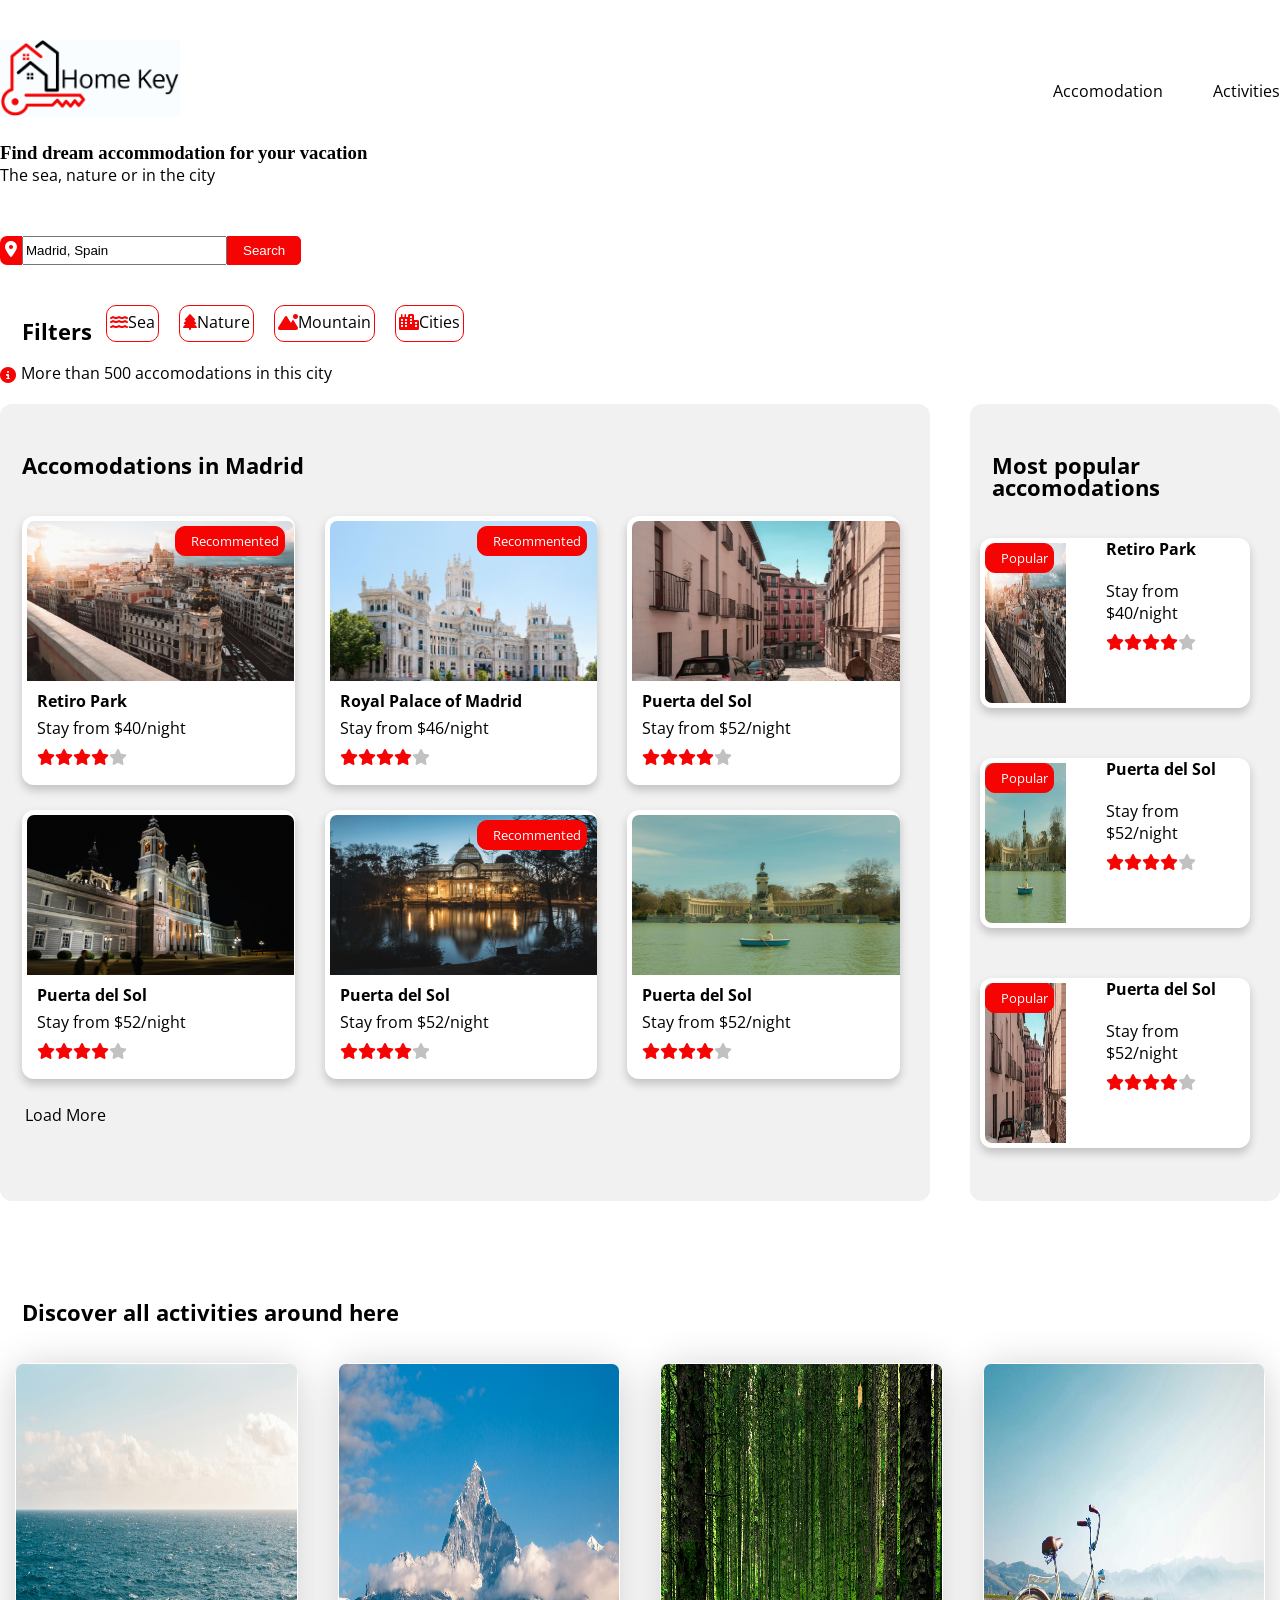
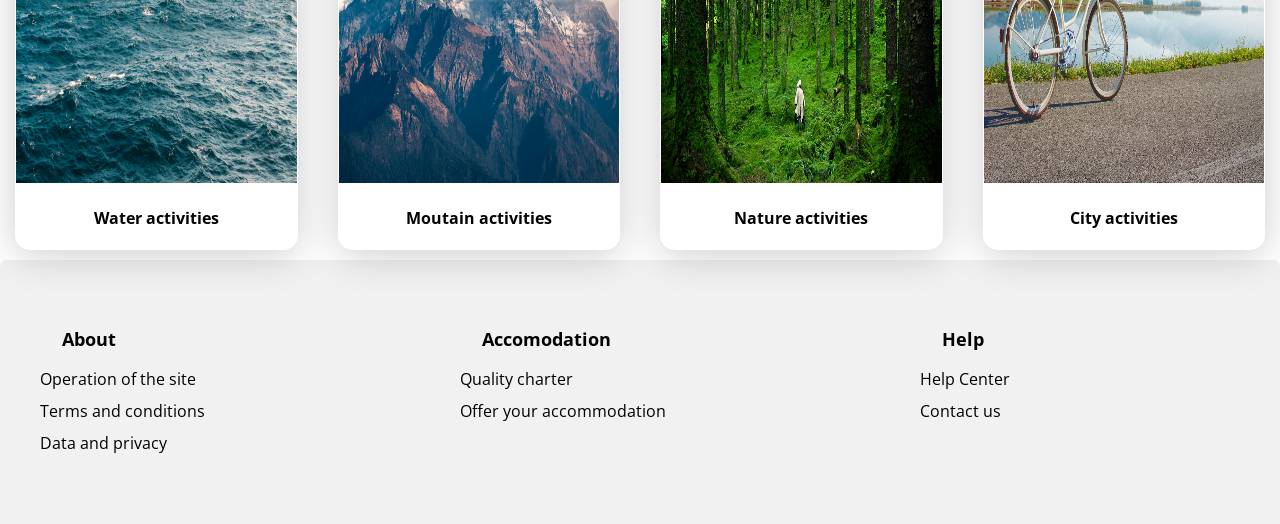
==== commit 857f95ee: "fix:a3" ====
--- a/index.html
+++ b/index.html
@@ -37,7 +37,6 @@
                     <h1>Find dream accommodation for your vacation</h1>
                     <p>The sea, nature or in the city</p>
                 </article>
-            </a>
     
                 <form id="search" action="#">
                     <i class="fa-solid fa-location-dot"></i>
@@ -60,12 +59,10 @@
                    <i class="fa-solid fa-circle-info"></i>
                     <p> More than 500 accomodations in this city</p>
                 </article>
-            </a>
         </section>
 
 
         <section class="section2" id="section2">
-            <a href="#">
                 <div class="group1">
                     <h2>Accomodations in Madrid</h2>
                     <div>
@@ -98,11 +95,6 @@
                         </article>
         
                  </div>
-            </a>
-            <a href="#">
-
-            </a>
-
         <div class="group2">
 
                 <article class="gart">         
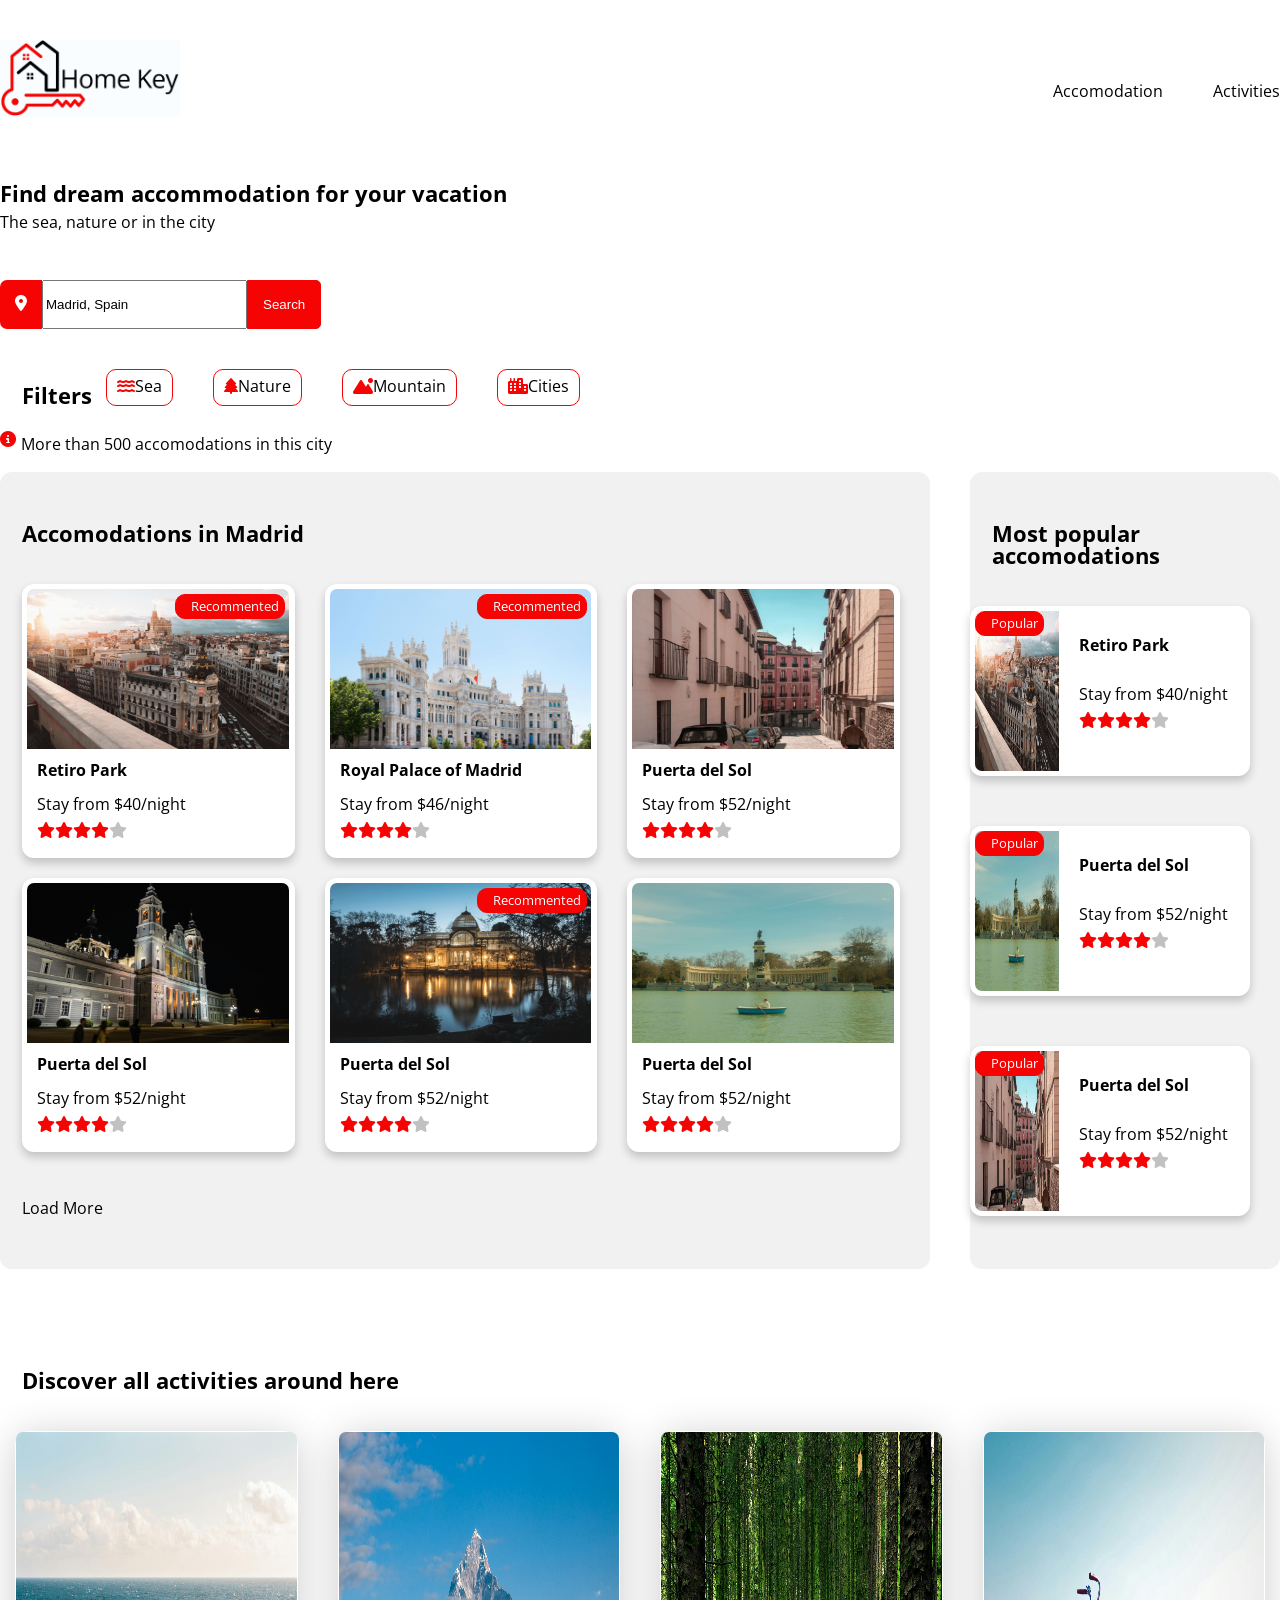
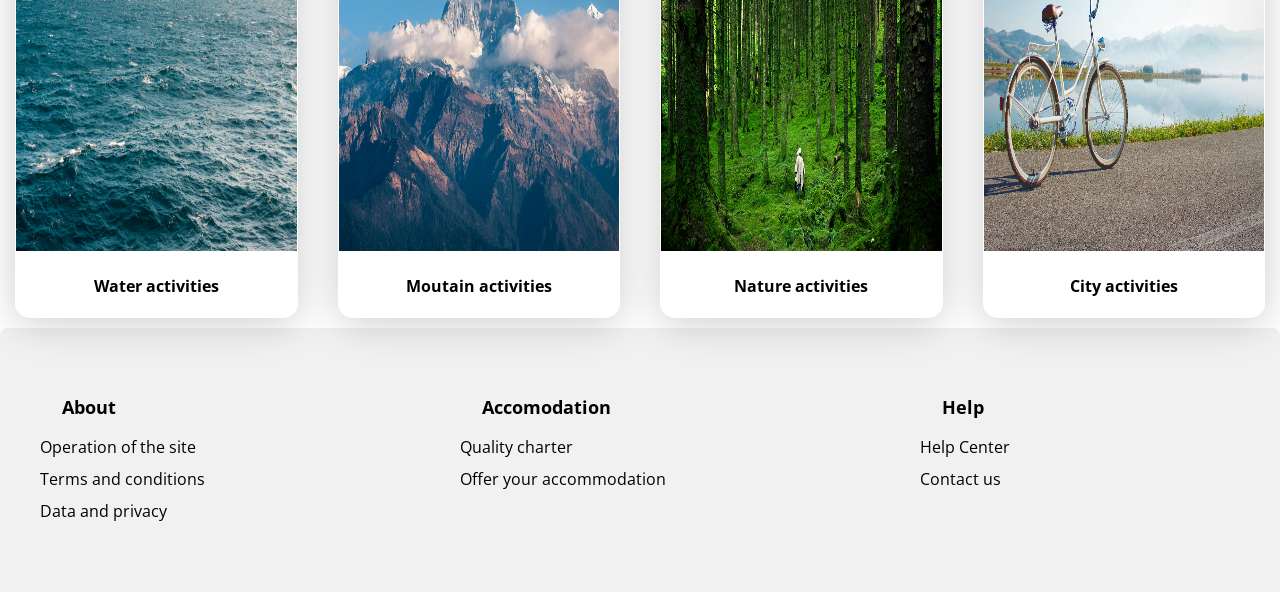
==== commit b788400a: "fix:div" ====
--- a/index.html
+++ b/index.html
@@ -29,14 +29,9 @@
     </header>
 
     <main>
-
-
         <section class="section1" >
-
-                <article class="sec10">
                     <h1>Find dream accommodation for your vacation</h1>
                     <p>The sea, nature or in the city</p>
-                </article>
     
                 <form id="search" action="#">
                     <i class="fa-solid fa-location-dot"></i>
@@ -44,8 +39,7 @@
                     <button type="submit">Search</button>
     
                 </form>
-                <article class="filtre">
-    
+                <article class="filtre">  
                     <h2>Filters</h2>
                     <ul>
                         <li><a href="#"><i class="fa-solid fa-water"></i>Sea</a></li>
@@ -53,121 +47,132 @@
                         <li><a href="#"><i class="fa-solid fa-mountain-sun"></i>Mountain</a></li>
                         <li><a href="#"><i class="fa-solid fa-city"></i>Cities</a></li>
                     </ul>  
-                </article>
-    
-                <article class="info">
+                </article>   
+                <div class="info">
                    <i class="fa-solid fa-circle-info"></i>
                     <p> More than 500 accomodations in this city</p>
-                </article>
+                </div>
         </section>
-
-
         <section class="section2" id="section2">
-                <div class="group1">
+            <div class="group1">
                     <h2>Accomodations in Madrid</h2>
-                    <div>
-                        <article class="gart">
+                <div class="gdiv">
+                    <article class="gart">
+                        <a href="#">
                             <img src="img/accomodation/Retiro-Park.jpg" alt="accomod1">
                             <p class="rec" >Recommented</p>
                             <h3>Retiro Park</h3>
                             <p>Stay from $40/night</p>
-                               <article class="arti" >
-                                    <i class="fa-solid fa-star"></i></i><i class="fa-solid fa-star"></i><i class="fa-solid fa-star"></i><i class="fa-solid fa-star"></i><span><i class="fa-solid fa-star"></i></span>
-                                </article>
-                        </article>
-                        <article class="gart">
+                            <div class="arti" >
+                                <i class="fa-solid fa-star"></i></i><i class="fa-solid fa-star"></i><i class="fa-solid fa-star"></i><i class="fa-solid fa-star"></i><span><i class="fa-solid fa-star"></i></span>
+                            </div>
+                        </a>
+                    </article>
+                    <article class="gart">
+                     <a href="#">
                             <img src="img/accomodation/Royal-Palace-of-Madrid.jpg" alt="accomod2">
                             <p class="rec">Recommented</p>
                             <h3>Royal Palace of Madrid</h3>
-                            <p>Stay from $46/night</p>
-                            <article class="arti">
-                                <i class="fa-solid fa-star"></i></i><i class="fa-solid fa-star"></i><i class="fa-solid fa-star"></i><i class="fa-solid fa-star"></i><span><i class="fa-solid fa-star"></i></span>
-                            </article>
-                        </article>
-        
-                        <article class="gart">   
+                             <p>Stay from $46/night</p>
+                         <div class="arti">
+                            <i class="fa-solid fa-star"></i></i><i class="fa-solid fa-star"></i><i class="fa-solid fa-star"></i><i class="fa-solid fa-star"></i><span><i class="fa-solid fa-star"></i></span>
+                        </div>
+                      </a>
+                    </article>
+                    <article class="gart">   
+                        <a href="#">
                             <img src="img/accomodation/Puerta-del-Sol.jpg" alt="accomod3">    
                             <h3>Puerta del Sol</h3>
                             <p>Stay from $52/night</p>
-                         <article  class="arti">
-                                 <i class="fa-solid fa-star"></i></i><i class="fa-solid fa-star"></i><i class="fa-solid fa-star"></i><i class="fa-solid fa-star"></i><span><i class="fa-solid fa-star"></i></span>
-                        </article>
-                        </article>
-        
-                 </div>
-        <div class="group2">
-
-                <article class="gart">         
-                    <img src="img/accomodation/Plaza-Mayor.jpg" alt="activité1">
-                    <h3>Puerta del Sol</h3>
-                    <p>Stay from $52/night</p>
-                    <article class="arti">
-                        <i class="fa-solid fa-star"></i></i><i class="fa-solid fa-star"></i><i class="fa-solid fa-star"></i><i class="fa-solid fa-star"></i><span><i class="fa-solid fa-star"></i></span>
-                    </article>
-                </article>
-                <article class="gart">         
-                    <img src="img/accomodation/Prado-Museum.jpg" alt="activité2">
-                    <p class="rec">Recommented</p>
-                    <h3>Puerta del Sol</h3>
-                    <p>Stay from $52/night</p>
-                    <article class="arti">
-                            <i class="fa-solid fa-star"></i></i><i class="fa-solid fa-star"></i><i class="fa-solid fa-star"></i><i class="fa-solid fa-star"></i><span><i class="fa-solid fa-star"></i></span>
-                    </article>
-                </article>
-                <article class="gart">         
-                    <img src="img/accomodation/Gran-Vía.jpg" alt="activité3">
-                    <h3>Puerta del Sol</h3>
-                    <p>Stay from $52/night</p>
-                     <article class="arti">
-
-                            <i class="fa-solid fa-star"></i></i><i class="fa-solid fa-star"></i><i class="fa-solid fa-star"></i><i class="fa-solid fa-star"></i><span><i class="fa-solid fa-star"></i></span>
-                    </article>
-                </article>
-        </div>
-            <a href="#">Load More</a>
-        </div>
-
-        <div class="group3">
-                <h2>Most popular accomodations</h2>
-                <div>
-
-            <article class="gart">
-                <img src="img/accomodation/Retiro-Park.jpg" alt="accomod1">
-                <p class="rec1">Popular</p>
-                <div>
-                    <h3>Retiro Park</h3>
-                    <p>Stay from $40/night</p>
-                    <article class="arti">
-                        <i class="fa-solid fa-star"></i></i><i class="fa-solid fa-star"></i><i class="fa-solid fa-star"></i><i class="fa-solid fa-star"></i><span><i class="fa-solid fa-star"></i></span>
+                            <div  class="arti">
+                                <i class="fa-solid fa-star"></i></i><i class="fa-solid fa-star"></i><i class="fa-solid fa-star"></i><i class="fa-solid fa-star"></i><span><i class="fa-solid fa-star"></i></span>
+                            </div>
+                        </a>
+                    </article>
+                    <article class="gart">         
+                        <a href="#">
+                            <img src="img/accomodation/Plaza-Mayor.jpg" alt="activité1">
+                            <h3>Puerta del Sol</h3>
+                            <p>Stay from $52/night</p>
+                            <div class="arti">
+                                <i class="fa-solid fa-star"></i></i><i class="fa-solid fa-star"></i><i class="fa-solid fa-star"></i><i class="fa-solid fa-star"></i><span><i class="fa-solid fa-star"></i></span>
+                             </div>
+                        </a>
+                    </article>
+                    <article class="gart">         
+                        <a href="#">
+                            <img src="img/accomodation/Prado-Museum.jpg" alt="activité2">
+                            <p class="rec">Recommented</p>
+                            <h3>Puerta del Sol</h3>
+                            <p>Stay from $52/night</p>
+                            <div class="arti">
+                                    <i class="fa-solid fa-star"></i></i><i class="fa-solid fa-star"></i><i class="fa-solid fa-star"></i><i class="fa-solid fa-star"></i><span><i class="fa-solid fa-star"></i></span>
+                            </div>
+                        </a>
+                    </article>
+                    <article class="gart">         
+                        <a href="#">
+                        <img src="img/accomodation/Gran-Vía.jpg" alt="activité3">
+                        <h3>Puerta del Sol</h3>
+                        <p>Stay from $52/night</p>
+                        <div class="arti">
+                            <i class="fa-solid fa-star"></i></i><i class="fa-solid fa-star"></i><i class="fa-solid fa-star"></i><i class="fa-solid fa-star"></i><span><i class="fa-solid fa-star"></i></span>
+                        </div>
+                        </a>
                     </article>
                 </div>
+                <a class="load" href="#">Load More</a>
+            </div>
+    </div>
+    
+    <div class="group3">
+        <h2>Most popular accomodations</h2>
+            <div>
+                <article class="gart">
+                    <a href="#">
+                        <img src="img/accomodation/Retiro-Park.jpg" alt="accomod1">
+                    <p class="rec1">Popular</p>
+                    <div>
+                        <h3>Retiro Park</h3>
+                        <p>Stay from $40/night</p>
+                        <div class="arti">
+                            <i class="fa-solid fa-star"></i></i><i class="fa-solid fa-star"></i><i class="fa-solid fa-star"></i><i class="fa-solid fa-star"></i><span><i class="fa-solid fa-star"></i></span>
+                        </div>
+                    </div>
+                </a>
+                </article>
+                <article class="gart">        
+                    <a href="#">
+                        <img src="img/accomodation/Gran-Vía.jpg" alt="activité3">
+                        <p class="rec1">Popular</p>
+                    <div>
+                        <h3>Puerta del Sol</h3>
+                        <p>Stay from $52/night</p>
+                        <div class="arti">
+                            <i class="fa-solid fa-star"></i></i><i class="fa-solid fa-star"></i><i class="fa-solid fa-star"></i><i class="fa-solid fa-star"></i><span><i class="fa-solid fa-star"></i></span>
+                        </div>
+                    </div>
+                </a>
             </article>
-            <article class="gart">        
-                <img src="img/accomodation/Gran-Vía.jpg" alt="activité3">
-                <p class="rec1">Popular</p>
-                <div>
-                    <h3>Puerta del Sol</h3>
-                    <p>Stay from $52/night</p>
-                    <article class="arti">
-                        <i class="fa-solid fa-star"></i></i><i class="fa-solid fa-star"></i><i class="fa-solid fa-star"></i><i class="fa-solid fa-star"></i><span><i class="fa-solid fa-star"></i></span>
-                    </article>
-                </div>
-            </article>
-                <article class="gart">         
+            <article class="gart">         
+                <a href="#">
                     <img src="img/accomodation/Puerta-del-Sol.jpg" alt="accomod3">
                     <p class="rec1">Popular</p>
                     <p class="rec1">Popular</p>
-                         <div>
-                            <h3>Puerta del Sol</h3>
+                    <div>
+                        <h3>Puerta del Sol</h3>
                         <p>Stay from $52/night</p>
-                        <article class="arti">
+                        <div class="arti">
                             <i class="fa-solid fa-star"></i><i class="fa-solid fa-star"></i><i class="fa-solid fa-star"></i><i class="fa-solid fa-star"></i><span><i class="fa-solid fa-star"></i></span>
-                         </article>
-                      </div>
-                    </article>
-                </div>
-
+                        </div>
+                    </div>
+                    
+                </a>
+            </article>
+            
         </div>
+        
+    </div>
 
         </section>
 
@@ -175,8 +180,9 @@
         <section class="section3" id="section3">
 
             <h2>Discover all activities around here</h2>
-            <div>
+            <div class="gdiv3">
                 <article>
+                    
                     <img src="img/activities/Water.jpg" alt="imgsec3">
                     <h3>Water activities</h3>
                 </article>
--- a/css/style.css
+++ b/css/style.css
@@ -16,6 +16,28 @@
 }
 i{
     color: var(--red);
+}
+h1{
+    font-family:"Open Sans",sans-serif ;
+    font-weight: 700;
+    font-style: Bold;
+    font-size: 22px;
+    line-height: 100%;
+    letter-spacing: 0%;
+    vertical-align: middle;
+    padding-top: 40px;
+
+}
+p{
+    font-family: "Open Sans", sans-serif;
+    font-weight: 400;
+    font-style: Regular;
+    font-size: 16px;
+    line-height: 100%;
+    letter-spacing: 0%;
+    vertical-align: middle;
+    padding-top: 10px;
+
 }
 ul,a,p,h2,h3{
     font-family: "Open Sans", sans-serif;
@@ -82,7 +104,7 @@
 
 nav ul li a:hover::before {
     height: 2px;
-    bottom: 70px;    /* le trait monte de 10px vers le haut */
+     bottom: 70px; 
 }
 
 
@@ -118,7 +140,7 @@
     border-color: var(--red);
    border-top-left-radius: 7px;
    border-bottom-left-radius: 7px;
-    padding: 5px;
+    padding: 15px;
 }
 form input{
     padding-right: 30px;
@@ -127,7 +149,7 @@
 form button{
     background-color: var(--red);
     color: var(--white);
-    padding: 6px 15px 6px 15px;
+    padding: 16px 15px 16px 15px;
     border-top-right-radius: 5px;
    border-bottom-right-radius: 5px;
        border: 1px solid var(--red);
@@ -148,7 +170,8 @@
 }
 .filtre ul{
     display: flex;
-    gap: 20px;
+    flex-wrap: wrap;
+    gap: 40px;
 }
 
 
@@ -161,8 +184,8 @@
     padding: 5px;
     color: var(--red);
     border-radius: 10px;
-    padding-left: 3px;
-    padding-right: 3px;
+    padding-left: 10px;
+    padding-right: 10px;
     padding-top: 5px;
 
 }
@@ -204,11 +227,9 @@
 }
 .rec{
     position: absolute;
-
     top: 10px;
     right: 10px;
     margin: 0;
-
     border: 1px solid var(--red);
     color: var(--white);
     padding: 5px;
@@ -239,10 +260,10 @@
 .group1 h2, .group3 h2{
     padding-bottom: 40px;
 }
-.group1 div,  .group2 div{
+.group1 .gdiv{
     display: flex;
     flex-wrap: wrap;
-    margin-left: 22px;
+    padding-left: 22px;
     padding-bottom: 25px;
     
 }
@@ -257,6 +278,7 @@
     border-bottom-right-radius: 12px;
     margin-right: 30px;
     box-shadow: 0px 5px 10px rgba(0, 0, 0, 0.2);
+    margin-bottom: 20px;
 
 }
 
@@ -269,6 +291,10 @@
     transition: all 0.3s ease-in-out;
 
 }
+.load{
+    padding-left: 22px;
+    margin-bottom: 40px;
+}
 .section3 article:hover img {
     filter: grayscale(100%);
     transition: all 0.3s ease-in-out;
@@ -276,7 +302,7 @@
 
 .group1 img, .group2 img{
     position: relative;
-    width: 98%;
+    width: 96%; 
     height: 160px;
     border-top-left-radius: 12px;
     border-top-right-radius: 12px;
@@ -284,15 +310,19 @@
     
     
 }
-.group1 a{
+/* .group1 a{
     padding-left: 25px;
-}
+} */
 .section2 span i{
     color: var(--grey);
     padding-top: 5px;
     padding-bottom: 12px;
 }
 
+.arti{
+    margin-left: 15px;
+    padding: 0;
+}
 
 .group3{
     flex: 1;
@@ -301,7 +331,7 @@
     border-radius: 12px;
       padding-top: 50px;
 }
-.group3 div{
+.group3 .gdiv3{
        padding-left: 10px;
 }
 .group3 img{
@@ -312,19 +342,20 @@
     padding: 5px;
     
 }
-.group3 .gart{
-    display: flex;
-    /* flex-wrap: wrap; */
+.group3 article a{
+    display: flex;
+ /* flex-wrap: wrap;  */
     margin-bottom: 50px;
+    align-items: center;
  
 }
 .group3 div h3,p,.arti i{
     padding-bottom: 20px;
 }
-.gart div{
+/* .gart div{
     padding-left: 20px;
 align-items: center;
-}
+} */
 .arti3{
     flex: 1;
     display: flex;
@@ -439,6 +470,9 @@
         flex: 1 0 40%;
         height: auto;
     }
+    .group3 article{
+        margin-left: 25px;
+    }
     
 
     
@@ -464,6 +498,29 @@
        header, .section1, .section2, .section3{
       padding: 20px;
     }
+nav ul li {
+    position: relative;
+}
+nav ul li a {
+    position: relative;
+    display: inline-block;
+    padding-top: 10px;
+}
+
+nav ul li a::before {
+    content: '';
+    position: absolute;
+    bottom: 0;
+    left: 0;
+    width: 100%;
+    background-color: var(--red);
+    transition: bottom 0.5s ease-in-out;
+}
+
+ nav ul li a:hover::before {
+    height: 2px;
+     bottom: 0px;  
+} 
     .filtre{
         display: flex;
         flex-wrap: wrap;
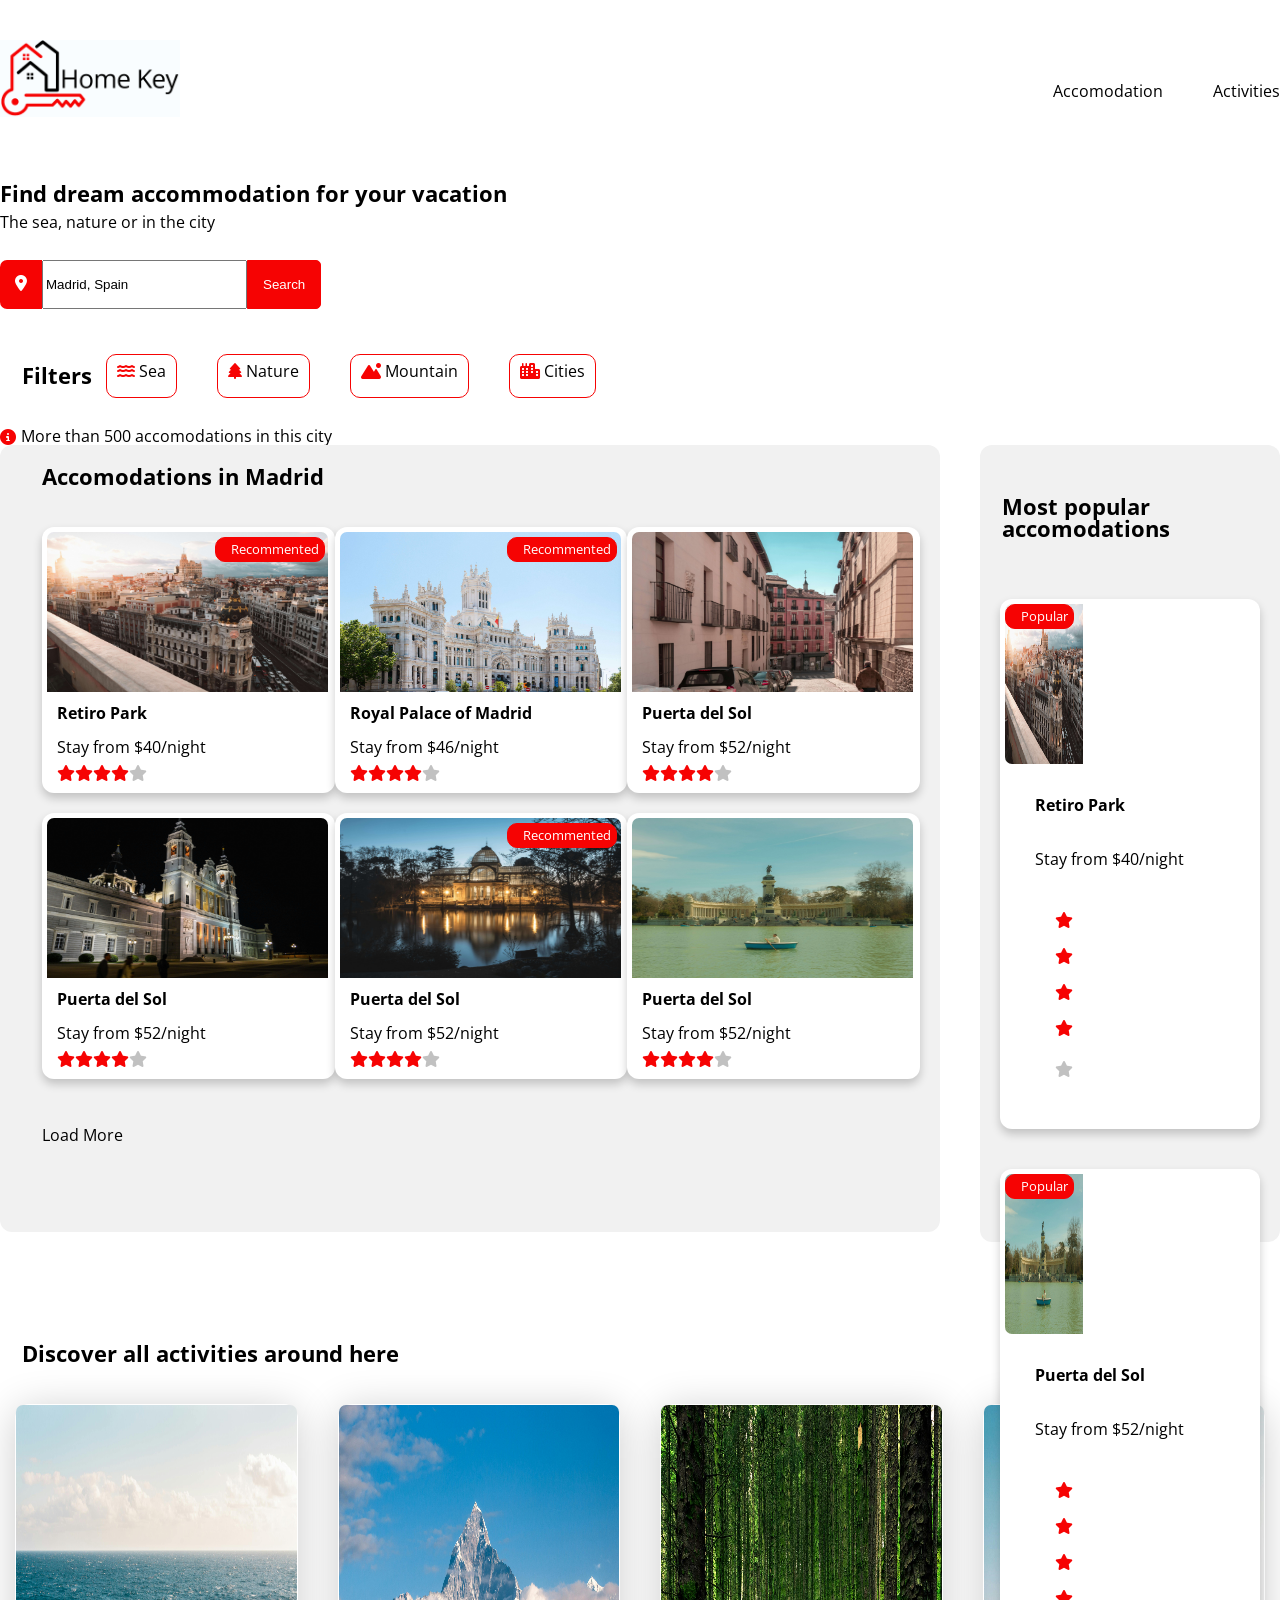
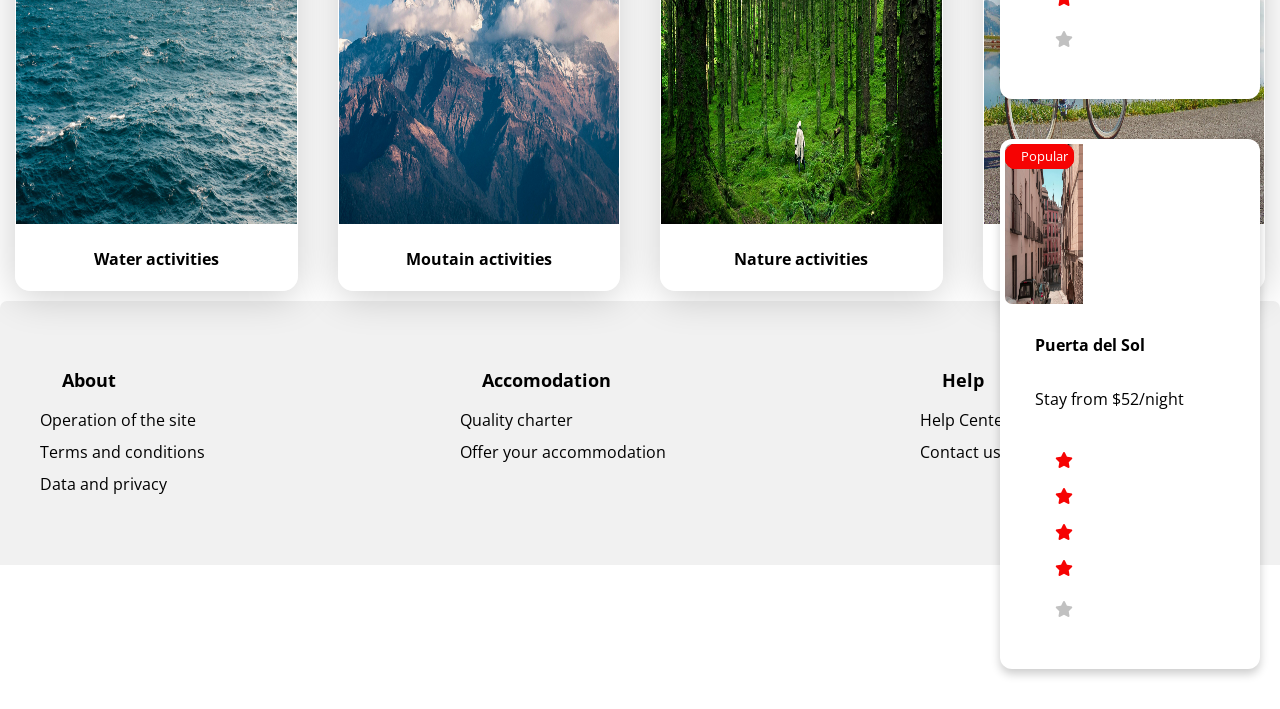
==== commit a865005e: "fix:section2" ====
--- a/index.html
+++ b/index.html
@@ -37,15 +37,16 @@
                     <i class="fa-solid fa-location-dot"></i>
                     <input type="text" placeholder="Madrid, Spain"></input>
                     <button type="submit">Search</button>
+                   <span><i class="fa-solid fa-magnifying-glass"></i></span> 
     
                 </form>
                 <article class="filtre">  
                     <h2>Filters</h2>
                     <ul>
-                        <li><a href="#"><i class="fa-solid fa-water"></i>Sea</a></li>
-                        <li><a href="#"><i class="fa-solid fa-tree"></i>Nature</a></li>
-                        <li><a href="#"><i class="fa-solid fa-mountain-sun"></i>Mountain</a></li>
-                        <li><a href="#"><i class="fa-solid fa-city"></i>Cities</a></li>
+                        <li><a href="#"><i class="fa-solid fa-water"></i> Sea</a></li>
+                        <li><a href="#"><i class="fa-solid fa-tree"></i> Nature</a></li>
+                        <li><a href="#"><i class="fa-solid fa-mountain-sun"></i> Mountain</a></li>
+                        <li><a href="#"><i class="fa-solid fa-city"></i> Cities</a></li>
                     </ul>  
                 </article>   
                 <div class="info">
--- a/css/style.css
+++ b/css/style.css
@@ -132,6 +132,9 @@
     border-left: 20px;
     border-right: 20px;
 }
+form span{
+    display: none;
+}
 
 form i{
     background-color: var(--red);
@@ -172,6 +175,7 @@
     display: flex;
     flex-wrap: wrap;
     gap: 40px;
+    padding-top: 5px;
 }
 
 
@@ -181,7 +185,7 @@
 }
 .filtre ul li{
     border: 1px solid var(--red);
-    padding: 5px;
+    padding: 15px;
     color: var(--red);
     border-radius: 10px;
     padding-left: 10px;
@@ -206,7 +210,7 @@
     padding-top: 20px;
 }
 .info i{
-    padding-top: 5px;
+    padding-top: 11px;
     padding-right: 5px;
 }
 
@@ -253,7 +257,7 @@
     flex:  3;
      height: 747px; 
     background-color: var(--lightgrey);
-    padding-top: 50px;
+    padding: 20px;
     border-radius: 12px;
 
 }
@@ -276,7 +280,7 @@
     border-top-right-radius: 12px;
      border-bottom-left-radius: 12px;
     border-bottom-right-radius: 12px;
-    margin-right: 30px;
+    /* margin-right: 30px; */
     box-shadow: 0px 5px 10px rgba(0, 0, 0, 0.2);
     margin-bottom: 20px;
 
@@ -331,6 +335,15 @@
     border-radius: 12px;
       padding-top: 50px;
 }
+.group3 div{
+    padding: 20px;
+    display: flex;
+    flex-direction: column;
+    gap: 20px;
+}
+/* .group3 .gart{
+    margin-left: 20px;
+} */
 .group3 .gdiv3{
        padding-left: 10px;
 }
@@ -342,13 +355,13 @@
     padding: 5px;
     
 }
-.group3 article a{
+/* .group3 article a{
     display: flex;
  /* flex-wrap: wrap;  */
     margin-bottom: 50px;
     align-items: center;
  
-}
+} */
 .group3 div h3,p,.arti i{
     padding-bottom: 20px;
 }
@@ -482,6 +495,7 @@
     header{
         display: flex;
         flex-wrap: wrap;
+        justify-content: space-around;
     }
     header img{
         flex: 1 0 100%;
@@ -498,33 +512,49 @@
        header, .section1, .section2, .section3{
       padding: 20px;
     }
-nav ul li {
-    position: relative;
-}
-nav ul li a {
-    position: relative;
-    display: inline-block;
-    padding-top: 10px;
-}
-
-nav ul li a::before {
-    content: '';
-    position: absolute;
-    bottom: 0;
-    left: 0;
-    width: 100%;
-    background-color: var(--red);
-    transition: bottom 0.5s ease-in-out;
-}
-
- nav ul li a:hover::before {
-    height: 2px;
-     bottom: 0px;  
-} 
+    nav ul{
+        justify-content: space-around;
+    }
+    nav ul li {
+        position: relative;
+    }
+    nav ul li a {
+        position: relative;
+        display: inline-block;
+        padding-top: 10px;
+    }
+
+    nav ul li a::before {
+        content: '';
+        position: absolute;
+        bottom: 0;
+        left: 0;
+        width: 100%;
+        background-color: var(--red);
+        transition: bottom 0.5s ease-in-out;
+    }
+
+    nav ul li a:hover::before {
+        height: 2px;
+        bottom: 0px;  
+    } 
     .filtre{
         display: flex;
         flex-wrap: wrap;
         gap: 5px;
+    }
+    form span{
+    display: block;
+    background-color: var(--red);
+    color: var(--white);
+    padding: 6px 15px 6px 15px;
+    border-top-right-radius: 5px;
+   border-bottom-right-radius: 5px;
+    border: 1px solid var(--red);
+
+    }
+    form button{
+        display: none;
     }
     .gart{
     height: auto;
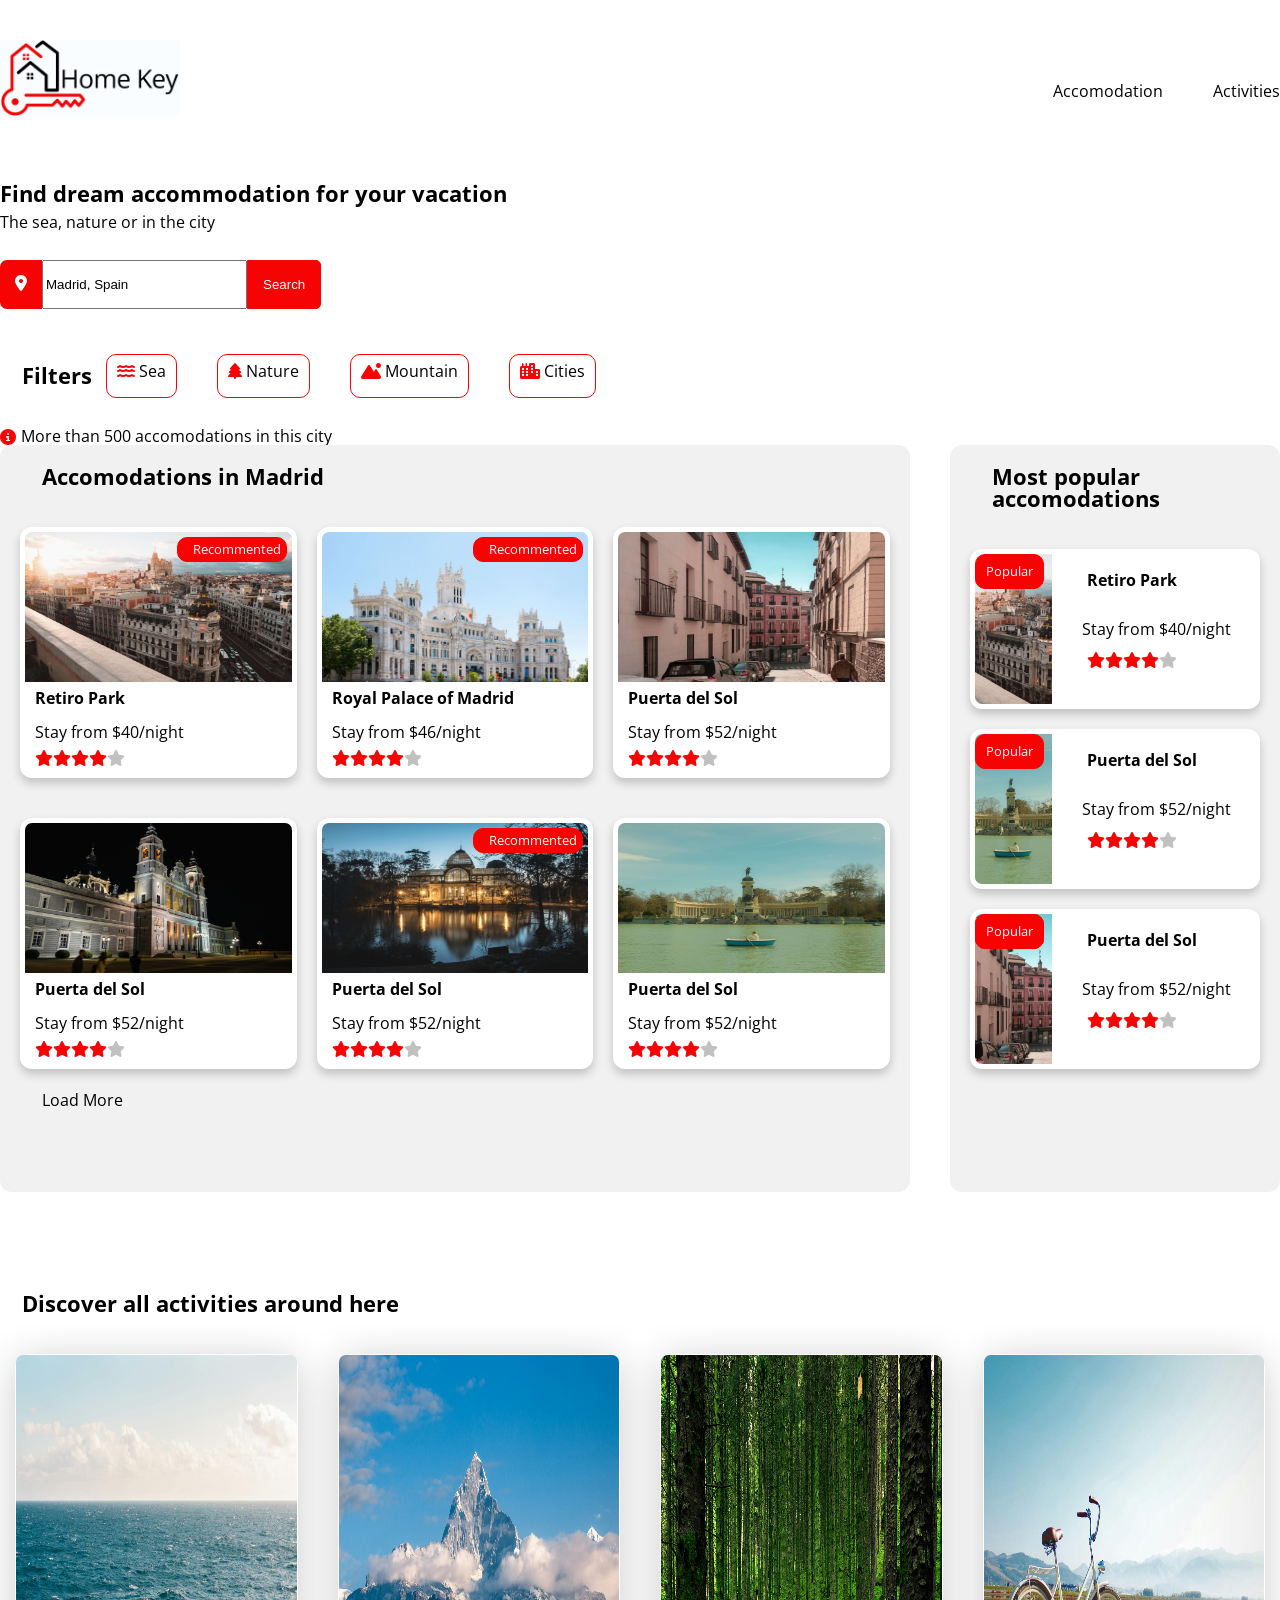
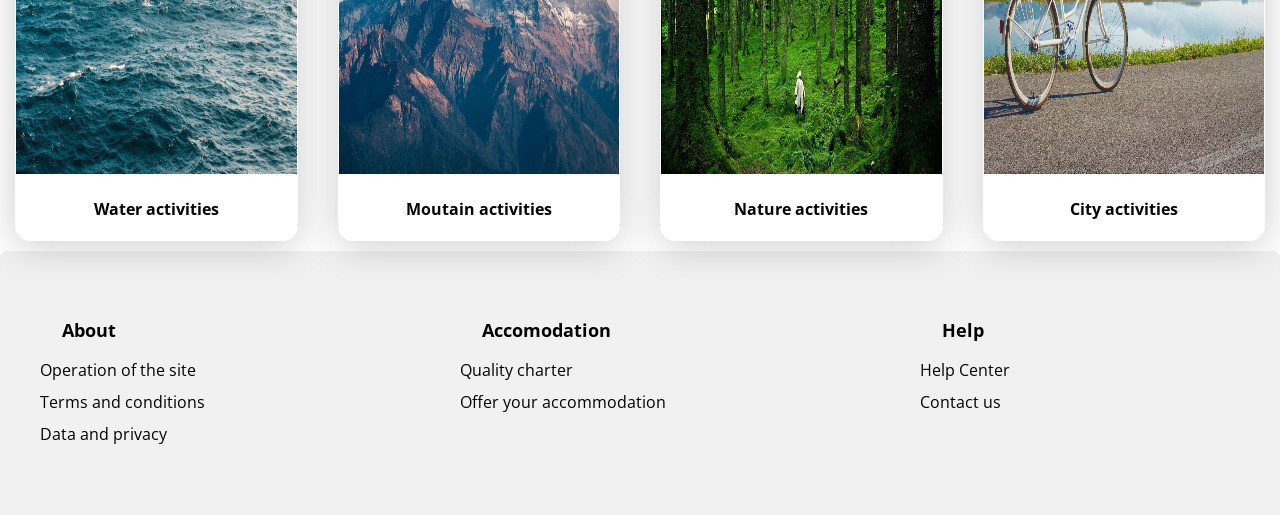
==== commit 3a1c2ecd: "fix: group3 done" ====
--- a/index.html
+++ b/index.html
@@ -128,12 +128,12 @@
     
     <div class="group3">
         <h2>Most popular accomodations</h2>
-            <div>
+            <div class="cards">
                 <article class="gart">
                     <a href="#">
                         <img src="img/accomodation/Retiro-Park.jpg" alt="accomod1">
                     <p class="rec1">Popular</p>
-                    <div>
+                    <div class="content">
                         <h3>Retiro Park</h3>
                         <p>Stay from $40/night</p>
                         <div class="arti">
@@ -146,7 +146,7 @@
                     <a href="#">
                         <img src="img/accomodation/Gran-Vía.jpg" alt="activité3">
                         <p class="rec1">Popular</p>
-                    <div>
+                    <div class="content">
                         <h3>Puerta del Sol</h3>
                         <p>Stay from $52/night</p>
                         <div class="arti">
@@ -160,7 +160,7 @@
                     <img src="img/accomodation/Puerta-del-Sol.jpg" alt="accomod3">
                     <p class="rec1">Popular</p>
                     <p class="rec1">Popular</p>
-                    <div>
+                    <div class="content">
                         <h3>Puerta del Sol</h3>
                         <p>Stay from $52/night</p>
                         <div class="arti">
--- a/css/style.css
+++ b/css/style.css
@@ -1,5 +1,6 @@
 *{
     margin: 0;
+    box-sizing: border-box;
 }
 
 
@@ -267,8 +268,7 @@
 .group1 .gdiv{
     display: flex;
     flex-wrap: wrap;
-    padding-left: 22px;
-    padding-bottom: 25px;
+    gap: 20px;
     
 }
 
@@ -280,7 +280,6 @@
     border-top-right-radius: 12px;
      border-bottom-left-radius: 12px;
     border-bottom-right-radius: 12px;
-    /* margin-right: 30px; */
     box-shadow: 0px 5px 10px rgba(0, 0, 0, 0.2);
     margin-bottom: 20px;
 
@@ -306,7 +305,8 @@
 
 .group1 img, .group2 img{
     position: relative;
-    width: 96%; 
+    width: 100%;
+    display: block; 
     height: 160px;
     border-top-left-radius: 12px;
     border-top-right-radius: 12px;
@@ -314,9 +314,10 @@
     
     
 }
-/* .group1 a{
-    padding-left: 25px;
-} */
+.group1 .gart{
+   gap: 10px;
+}
+
 .section2 span i{
     color: var(--grey);
     padding-top: 5px;
@@ -335,17 +336,17 @@
     border-radius: 12px;
       padding-top: 50px;
 }
-.group3 div{
+.group3{
     padding: 20px;
-    display: flex;
-    flex-direction: column;
-    gap: 20px;
-}
-/* .group3 .gart{
-    margin-left: 20px;
-} */
+}
+
 .group3 .gdiv3{
        padding-left: 10px;
+}
+.group3 .gart a{
+    display: flex;
+    align-items: center;
+    gap: 15px;
 }
 .group3 img{
     width: 30%;
@@ -353,22 +354,24 @@
     border-top-left-radius: 12px;
     border-bottom-left-radius: 12px;
     padding: 5px;
-    
-}
-/* .group3 article a{
-    display: flex;
- /* flex-wrap: wrap;  */
-    margin-bottom: 50px;
-    align-items: center;
- 
-} */
-.group3 div h3,p,.arti i{
+    object-fit: cover;
+    
+}
+.group3 .content{
+    display: flex;
+    flex-direction: column; 
+    justify-content: center;
+     flex: 1; 
+}
+
+
+.group3 div h3,
+.group3 .arti i{
     padding-bottom: 20px;
 }
-/* .gart div{
-    padding-left: 20px;
-align-items: center;
-} */
+.group3 div p{
+    padding: 10px;
+}
 .arti3{
     flex: 1;
     display: flex;
@@ -400,14 +403,11 @@
 
 
 }
-/* .group3 h3, p,i{
-    padding-bottom: 40px;
-} */
+
 
 .section3{
     max-width: 1440px;
-margin-top: 100px;
-    /* background-color: var(--lightgrey); */
+    margin-top: 100px;
     margin-bottom: 10px;
 }
 
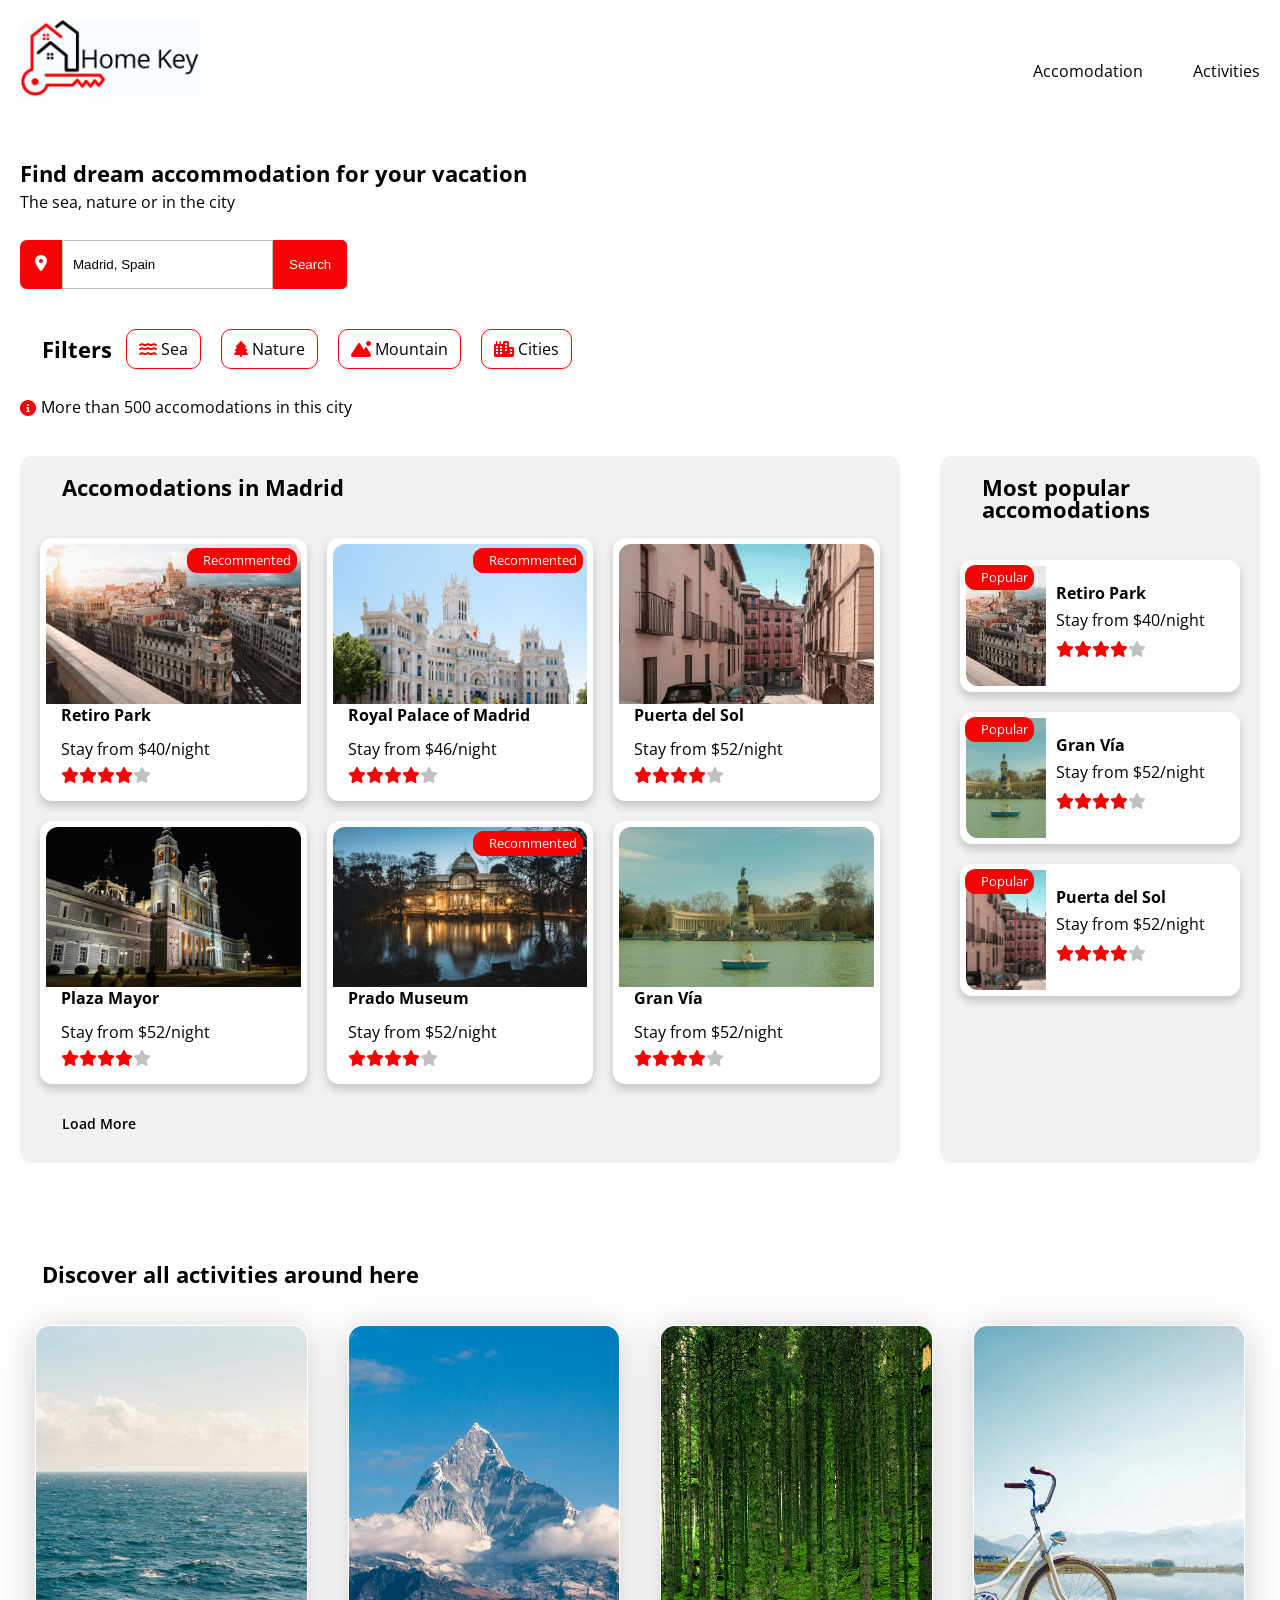
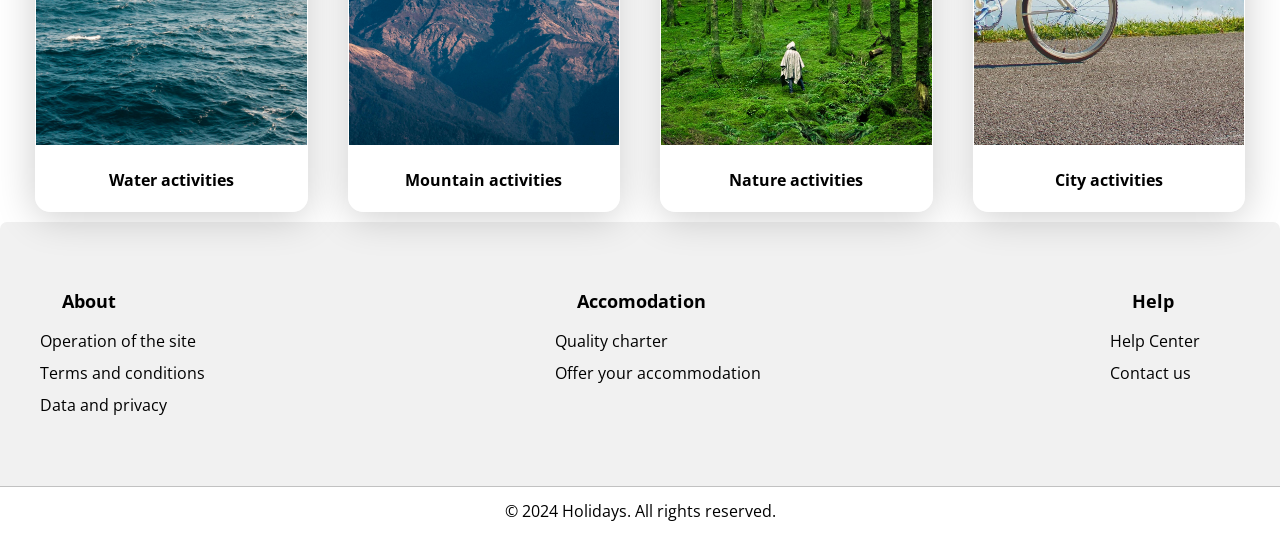
==== commit 7386b87e: "fix:correction" ====
--- a/index.html
+++ b/index.html
@@ -8,7 +8,6 @@
     <link rel="preconnect" href="https://fonts.googleapis.com">
     <link rel="preconnect" href="https://fonts.gstatic.com" crossorigin>
     <link href="https://fonts.googleapis.com/css2?family=Montserrat:ital,wght@0,100..900;1,100..900&family=Open+Sans:ital,wght@0,300..800;1,300..800&family=Zen+Dots&display=swap" rel="stylesheet">
-
     <link rel="stylesheet" href="https://cdnjs.cloudflare.com/ajax/libs/font-awesome/6.5.0/css/all.min.css">
 </head>
 <body>
@@ -16,189 +15,180 @@
         <a href="/">
             <img src="img/logo.png" alt="logo">
         </a>
-
         <nav>
             <ul>
-
                 <li><a href="#section2">Accomodation</a></li>
-                 <li><a href="#section3">Activities</a></li>
-
+                <li><a href="#section3">Activities</a></li>
             </ul>
         </nav>
-
     </header>
 
     <main>
-        <section class="section1" >
-                    <h1>Find dream accommodation for your vacation</h1>
-                    <p>The sea, nature or in the city</p>
-    
-                <form id="search" action="#">
-                    <i class="fa-solid fa-location-dot"></i>
-                    <input type="text" placeholder="Madrid, Spain"></input>
-                    <button type="submit">Search</button>
-                   <span><i class="fa-solid fa-magnifying-glass"></i></span> 
-    
-                </form>
-                <article class="filtre">  
-                    <h2>Filters</h2>
-                    <ul>
-                        <li><a href="#"><i class="fa-solid fa-water"></i> Sea</a></li>
-                        <li><a href="#"><i class="fa-solid fa-tree"></i> Nature</a></li>
-                        <li><a href="#"><i class="fa-solid fa-mountain-sun"></i> Mountain</a></li>
-                        <li><a href="#"><i class="fa-solid fa-city"></i> Cities</a></li>
-                    </ul>  
-                </article>   
-                <div class="info">
-                   <i class="fa-solid fa-circle-info"></i>
-                    <p> More than 500 accomodations in this city</p>
-                </div>
+        <section class="section1">
+            <h1>Find dream accommodation for your vacation</h1>
+            <p>The sea, nature or in the city</p>
+
+            <form id="search" action="#">
+                <i class="fa-solid fa-location-dot"></i>
+                <input type="text" placeholder="Madrid, Spain">
+                <button type="submit">Search</button>
+                <span><i class="fa-solid fa-magnifying-glass"></i></span>
+            </form>
+
+            <article class="filtre">
+                <h2>Filters</h2>
+                <ul>
+                    <li><a href="#"><i class="fa-solid fa-water"></i> Sea</a></li>
+                    <li><a href="#"><i class="fa-solid fa-tree"></i> Nature</a></li>
+                    <li><a href="#"><i class="fa-solid fa-mountain-sun"></i> Mountain</a></li>
+                    <li><a href="#"><i class="fa-solid fa-city"></i> Cities</a></li>
+                </ul>
+            </article>
+
+            <div class="info">
+                <i class="fa-solid fa-circle-info"></i>
+                <p>More than 500 accomodations in this city</p>
+            </div>
         </section>
+
         <section class="section2" id="section2">
+
             <div class="group1">
-                    <h2>Accomodations in Madrid</h2>
+                <h2>Accomodations in Madrid</h2>
                 <div class="gdiv">
-                    <article class="gart">
-                        <a href="#">
-                            <img src="img/accomodation/Retiro-Park.jpg" alt="accomod1">
-                            <p class="rec" >Recommented</p>
-                            <h3>Retiro Park</h3>
-                            <p>Stay from $40/night</p>
-                            <div class="arti" >
-                                <i class="fa-solid fa-star"></i></i><i class="fa-solid fa-star"></i><i class="fa-solid fa-star"></i><i class="fa-solid fa-star"></i><span><i class="fa-solid fa-star"></i></span>
-                            </div>
-                        </a>
-                    </article>
-                    <article class="gart">
-                     <a href="#">
-                            <img src="img/accomodation/Royal-Palace-of-Madrid.jpg" alt="accomod2">
-                            <p class="rec">Recommented</p>
-                            <h3>Royal Palace of Madrid</h3>
-                             <p>Stay from $46/night</p>
-                         <div class="arti">
-                            <i class="fa-solid fa-star"></i></i><i class="fa-solid fa-star"></i><i class="fa-solid fa-star"></i><i class="fa-solid fa-star"></i><span><i class="fa-solid fa-star"></i></span>
-                        </div>
-                      </a>
-                    </article>
-                    <article class="gart">   
-                        <a href="#">
-                            <img src="img/accomodation/Puerta-del-Sol.jpg" alt="accomod3">    
-                            <h3>Puerta del Sol</h3>
-                            <p>Stay from $52/night</p>
-                            <div  class="arti">
-                                <i class="fa-solid fa-star"></i></i><i class="fa-solid fa-star"></i><i class="fa-solid fa-star"></i><i class="fa-solid fa-star"></i><span><i class="fa-solid fa-star"></i></span>
-                            </div>
-                        </a>
-                    </article>
-                    <article class="gart">         
-                        <a href="#">
-                            <img src="img/accomodation/Plaza-Mayor.jpg" alt="activité1">
-                            <h3>Puerta del Sol</h3>
-                            <p>Stay from $52/night</p>
-                            <div class="arti">
-                                <i class="fa-solid fa-star"></i></i><i class="fa-solid fa-star"></i><i class="fa-solid fa-star"></i><i class="fa-solid fa-star"></i><span><i class="fa-solid fa-star"></i></span>
-                             </div>
-                        </a>
-                    </article>
-                    <article class="gart">         
-                        <a href="#">
-                            <img src="img/accomodation/Prado-Museum.jpg" alt="activité2">
-                            <p class="rec">Recommented</p>
-                            <h3>Puerta del Sol</h3>
-                            <p>Stay from $52/night</p>
-                            <div class="arti">
-                                    <i class="fa-solid fa-star"></i></i><i class="fa-solid fa-star"></i><i class="fa-solid fa-star"></i><i class="fa-solid fa-star"></i><span><i class="fa-solid fa-star"></i></span>
-                            </div>
-                        </a>
-                    </article>
-                    <article class="gart">         
-                        <a href="#">
+                    <a href="#" class="gart-link">
+                    <article class="gart">
+                        <img src="img/accomodation/Retiro-Park.jpg" alt="accomod1">
+                        <p class="rec">Recommented</p>
+                        <h3>Retiro Park</h3>
+                        <p>Stay from $40/night</p>
+                        <div class="arti">
+                            <i class="fa-solid fa-star"></i><i class="fa-solid fa-star"></i><i class="fa-solid fa-star"></i><i class="fa-solid fa-star"></i><span><i class="fa-solid fa-star"></i></span>
+                        </div>
+                    </article>
+                    </a>
+                    <a href="#" class="gart-link">
+                    <article class="gart">
+                        <img src="img/accomodation/Royal-Palace-of-Madrid.jpg" alt="accomod2">
+                        <p class="rec">Recommented</p>
+                        <h3>Royal Palace of Madrid</h3>
+                        <p>Stay from $46/night</p>
+                        <div class="arti">
+                            <i class="fa-solid fa-star"></i><i class="fa-solid fa-star"></i><i class="fa-solid fa-star"></i><i class="fa-solid fa-star"></i><span><i class="fa-solid fa-star"></i></span>
+                        </div>
+                    </article>
+                    </a>
+                    <a href="#" class="gart-link">
+                    <article class="gart">
+                        <img src="img/accomodation/Puerta-del-Sol.jpg" alt="accomod3">
+                        <h3>Puerta del Sol</h3>
+                        <p>Stay from $52/night</p>
+                        <div class="arti">
+                            <i class="fa-solid fa-star"></i><i class="fa-solid fa-star"></i><i class="fa-solid fa-star"></i><i class="fa-solid fa-star"></i><span><i class="fa-solid fa-star"></i></span>
+                        </div>
+                    </article>
+                    </a>
+                    <a href="#" class="gart-link">
+                    <article class="gart">
+                        <img src="img/accomodation/Plaza-Mayor.jpg" alt="activité1">
+                        <h3>Plaza Mayor</h3>
+                        <p>Stay from $52/night</p>
+                        <div class="arti">
+                            <i class="fa-solid fa-star"></i><i class="fa-solid fa-star"></i><i class="fa-solid fa-star"></i><i class="fa-solid fa-star"></i><span><i class="fa-solid fa-star"></i></span>
+                        </div>
+                    </article>
+                    </a>
+                    <a href="#" class="gart-link">
+                    <article class="gart">
+                        <img src="img/accomodation/Prado-Museum.jpg" alt="activité2">
+                        <p class="rec">Recommented</p>
+                        <h3>Prado Museum</h3>
+                        <p>Stay from $52/night</p>
+                        <div class="arti">
+                            <i class="fa-solid fa-star"></i><i class="fa-solid fa-star"></i><i class="fa-solid fa-star"></i><i class="fa-solid fa-star"></i><span><i class="fa-solid fa-star"></i></span>
+                        </div>
+                    </article>
+                    </a>
+                    <a href="#" class="gart-link">
+                    <article class="gart">
                         <img src="img/accomodation/Gran-Vía.jpg" alt="activité3">
-                        <h3>Puerta del Sol</h3>
-                        <p>Stay from $52/night</p>
-                        <div class="arti">
-                            <i class="fa-solid fa-star"></i></i><i class="fa-solid fa-star"></i><i class="fa-solid fa-star"></i><i class="fa-solid fa-star"></i><span><i class="fa-solid fa-star"></i></span>
-                        </div>
-                        </a>
-                    </article>
+                        <h3>Gran Vía</h3>
+                        <p>Stay from $52/night</p>
+                        <div class="arti">
+                            <i class="fa-solid fa-star"></i><i class="fa-solid fa-star"></i><i class="fa-solid fa-star"></i><i class="fa-solid fa-star"></i><span><i class="fa-solid fa-star"></i></span>
+                        </div>
+                    </article>
+                    </a>
                 </div>
                 <a class="load" href="#">Load More</a>
             </div>
-    </div>
-    
-    <div class="group3">
-        <h2>Most popular accomodations</h2>
-            <div class="cards">
-                <article class="gart">
-                    <a href="#">
-                        <img src="img/accomodation/Retiro-Park.jpg" alt="accomod1">
-                    <p class="rec1">Popular</p>
-                    <div class="content">
-                        <h3>Retiro Park</h3>
-                        <p>Stay from $40/night</p>
-                        <div class="arti">
-                            <i class="fa-solid fa-star"></i></i><i class="fa-solid fa-star"></i><i class="fa-solid fa-star"></i><i class="fa-solid fa-star"></i><span><i class="fa-solid fa-star"></i></span>
-                        </div>
-                    </div>
-                </a>
-                </article>
-                <article class="gart">        
-                    <a href="#">
-                        <img src="img/accomodation/Gran-Vía.jpg" alt="activité3">
-                        <p class="rec1">Popular</p>
-                    <div class="content">
-                        <h3>Puerta del Sol</h3>
-                        <p>Stay from $52/night</p>
-                        <div class="arti">
-                            <i class="fa-solid fa-star"></i></i><i class="fa-solid fa-star"></i><i class="fa-solid fa-star"></i><i class="fa-solid fa-star"></i><span><i class="fa-solid fa-star"></i></span>
-                        </div>
-                    </div>
-                </a>
-            </article>
-            <article class="gart">         
-                <a href="#">
-                    <img src="img/accomodation/Puerta-del-Sol.jpg" alt="accomod3">
-                    <p class="rec1">Popular</p>
-                    <p class="rec1">Popular</p>
-                    <div class="content">
-                        <h3>Puerta del Sol</h3>
-                        <p>Stay from $52/night</p>
-                        <div class="arti">
-                            <i class="fa-solid fa-star"></i><i class="fa-solid fa-star"></i><i class="fa-solid fa-star"></i><i class="fa-solid fa-star"></i><span><i class="fa-solid fa-star"></i></span>
-                        </div>
-                    </div>
-                    
-                </a>
-            </article>
-            
-        </div>
-        
-    </div>
+
+            <div class="group3">
+                <h2>Most popular accomodations</h2>
+                <div class="cards">
+                    <a href="#" class="gart-link">
+                        <article class="gart">
+                            <img src="img/accomodation/Retiro-Park.jpg" alt="accomod1">
+                            <p class="rec1">Popular</p>
+                            <div class="content">
+                                <h3>Retiro Park</h3>
+                                <p>Stay from $40/night</p>
+                                <div class="arti1">
+                                    <i class="fa-solid fa-star"></i><i class="fa-solid fa-star"></i><i class="fa-solid fa-star"></i><i class="fa-solid fa-star"></i><span><i class="fa-solid fa-star"></i></span>
+                                </div>
+                            </div>
+                        </article>
+                    </a>
+                    <a href="#" class="gart-link">
+                        <article class="gart">
+                            <img src="img/accomodation/Gran-Vía.jpg" alt="activité3">
+                            <p class="rec1">Popular</p>
+                            <div class="content">
+                                <h3>Gran Vía</h3>
+                                <p>Stay from $52/night</p>
+                                <div class="arti1">
+                                    <i class="fa-solid fa-star"></i><i class="fa-solid fa-star"></i><i class="fa-solid fa-star"></i><i class="fa-solid fa-star"></i><span><i class="fa-solid fa-star"></i></span>
+                                </div>
+                            </div>
+                        </article>
+                    </a>
+                    <a href="#" class="gart-link">
+                        <article class="gart">
+                            <img src="img/accomodation/Puerta-del-Sol.jpg" alt="accomod3">
+                            <p class="rec1">Popular</p>
+                            <div class="content">
+                                <h3>Puerta del Sol</h3>
+                                <p>Stay from $52/night</p>
+                                <div class="arti1">
+                                    <i class="fa-solid fa-star"></i><i class="fa-solid fa-star"></i><i class="fa-solid fa-star"></i><i class="fa-solid fa-star"></i><span><i class="fa-solid fa-star"></i></span>
+                                </div>
+                            </div>
+                        </article>
+                    </a>
+                </div>
+            </div>
 
         </section>
 
-
         <section class="section3" id="section3">
-
             <h2>Discover all activities around here</h2>
             <div class="gdiv3">
                 <article>
-                    
                     <img src="img/activities/Water.jpg" alt="imgsec3">
                     <h3>Water activities</h3>
                 </article>
                 <article>
-                        <img src="img/activities/mountain.jpg" alt="secimg2">
-                        <h3>Moutain activities</h3>
-                </article>
-                <article>
-                        <img src="img/activities/Nature.jpg" alt="secimg3">
-                        <h3>Nature activities</h3>
-                </article>
-                 <article>
-                        <img src="img/activities/City.jpg" alt="secimg3">
-                        <h3>City activities</h3>
-                </article>                                  
+                    <img src="img/activities/mountain.jpg" alt="secimg2">
+                    <h3>Mountain activities</h3>
+                </article>
+                <article>
+                    <img src="img/activities/Nature.jpg" alt="secimg3">
+                    <h3>Nature activities</h3>
+                </article>
+                <article>
+                    <img src="img/activities/City.jpg" alt="secimg4">
+                    <h3>City activities</h3>
+                </article>
             </div>
         </section>
     </main>
@@ -208,11 +198,10 @@
             <h2>About</h2>
             <ul>
                 <li><a href="#">Operation of the site</a></li>
-                <li><a href="#">Terms and conditions</li>
+                <li><a href="#">Terms and conditions</a></li>
                 <li><a href="#">Data and privacy</a></li>
             </ul>
         </article>
-
         <article>
             <h2>Accomodation</h2>
             <ul>
@@ -220,7 +209,6 @@
                 <li><a href="#">Offer your accommodation</a></li>
             </ul>
         </article>
-
         <article class="artfooter3">
             <h2>Help</h2>
             <ul>
@@ -228,8 +216,11 @@
                 <li><a href="#">Contact us</a></li>
             </ul>
         </article>
-
     </footer>
-    
+
+    <div class="footer-bottom">
+        <p>© 2024 Holidays. All rights reserved.</p>
+    </div>
+
 </body>
 </html>
--- a/css/style.css
+++ b/css/style.css
@@ -3,11 +3,12 @@
     box-sizing: border-box;
 }
 
-
 body{
     max-width: 1440px;
     margin: auto;
-}
+    overflow-x: hidden; 
+}
+
 :root{
     --black:#000; 
     --red:#f60303;
@@ -15,9 +16,11 @@
     --grey:#c1c1c1;
     --lightgrey:#f1f1f1; 
 }
+
 i{
     color: var(--red);
 }
+
 h1{
     font-family:"Open Sans",sans-serif ;
     font-weight: 700;
@@ -27,8 +30,8 @@
     letter-spacing: 0%;
     vertical-align: middle;
     padding-top: 40px;
-
-}
+}
+
 p{
     font-family: "Open Sans", sans-serif;
     font-weight: 400;
@@ -38,8 +41,8 @@
     letter-spacing: 0%;
     vertical-align: middle;
     padding-top: 10px;
-
-}
+}
+
 ul,a,p,h2,h3{
     font-family: "Open Sans", sans-serif;
     font-size: 16px;
@@ -57,12 +60,11 @@
 }
 
 header{
-max-width: 1440px;
-margin: auto;
-display: flex;
-justify-content: space-between;
-padding-top: 40px;
-
+    max-width: 1440px;
+    margin: auto;
+    display: flex;
+    justify-content: space-between;
+    padding: 20px 20px 0 20px; 
 }
 
 a{
@@ -72,11 +74,12 @@
     color: var(--red);
     transition: all ease-in-out;
 }
+
 nav li, ul{
     list-style: none;
     padding-left: 0;
-
-}
+}
+
 nav ul{
     padding-top: 30px;
     display: flex;
@@ -92,7 +95,6 @@
     display: inline-block;
     padding-top: 10px;
 }
-
 nav ul li a::before {
     content: '';
     position: absolute;
@@ -102,97 +104,80 @@
     background-color: var(--red);
     transition: bottom 0.5s ease-in-out;
 }
-
 nav ul li a:hover::before {
     height: 2px;
-     bottom: 70px; 
-}
-
+    bottom: 70px; 
+}
 
 header img{
     width: 180px;
-    height: 76.7300033569336px;
-}
-
-/* GENERALITE */
+    height: 76.73px;
+}
+
 section h2{
     font-size: 22px;
 }
-
-/* SECTION 1 */
+/* SECTION1 */
 .section1{
     max-width: 1470px;
     margin: auto;
-    padding-top: 20px;
-}
-
+    padding: 20px 20px 0 20px;
+}
 
 form{
     display: flex;
     padding-top: 30px;
-    border-left: 20px;
-    border-right: 20px;
 }
 form span{
     display: none;
 }
-
 form i{
     background-color: var(--red);
     color: var(--white);
-    border-radius: 1px solid;
-    border-color: var(--red);
-   border-top-left-radius: 7px;
-   border-bottom-left-radius: 7px;
+    border-top-left-radius: 7px;
+    border-bottom-left-radius: 7px;
     padding: 15px;
 }
 form input{
-    padding-right: 30px;
-
+    padding: 0 30px 0 10px;
+    border: 1px solid var(--grey);
+    outline: none;
 }
 form button{
     background-color: var(--red);
     color: var(--white);
-    padding: 16px 15px 16px 15px;
+    padding: 16px 15px;
     border-top-right-radius: 5px;
-   border-bottom-right-radius: 5px;
-       border: 1px solid var(--red);
-
-
+    border-bottom-right-radius: 5px;
+    border: 1px solid var(--red);
+    cursor: pointer;
 }
 ::placeholder{
     color: var(--black);
-    padding-right: 40px;
     background-color: var(--white);
 }
 
-/* FILTRE */
+
 .filtre{
     display: flex;
-   gap: 14px;
-   margin-top: 40px;
+    gap: 14px;
+    margin-top: 40px;
+    align-items: center;
 }
 .filtre ul{
     display: flex;
     flex-wrap: wrap;
-    gap: 40px;
-    padding-top: 5px;
-}
-
-
-
+    gap: 20px; 
+    padding-top: 0; 
+}
 .filtre ul li a{
     text-align: center;
 }
 .filtre ul li{
     border: 1px solid var(--red);
-    padding: 15px;
+    padding: 8px 12px; 
     color: var(--red);
     border-radius: 10px;
-    padding-left: 10px;
-    padding-right: 10px;
-    padding-top: 5px;
-
 }
 .filtre ul li:hover{
     background-color: var(--red);
@@ -201,9 +186,9 @@
 .filtre ul li:hover i {
     color: var(--white);
 }
-
 .filtre h2{
-    margin-top: 15px;
+    margin-top: 0;
+    white-space: nowrap;
 }
 
 .info{
@@ -215,21 +200,23 @@
     padding-right: 5px;
 }
 
-/* SECTION2 */
+
 .section2{
-    /* width: 100%; */
-    margin: auto;
+    margin: 40px auto 0; 
+    padding: 0 20px;
     display: flex;
     flex-wrap: wrap;
     gap: 40px;
 }
+
 .section2 h3, .section2 p{
-  padding-bottom: 5px;
-  padding-left: 15px;
+    padding-bottom: 5px;
+    padding-left: 15px;
 }
 .arti{
     padding-left: 15px;
 }
+
 .rec{
     position: absolute;
     top: 10px;
@@ -241,26 +228,22 @@
     background-color: var(--red);
     border-radius: 10px;
     text-align: center;
-    font-family: Open Sans;
+    font-family: "Open Sans", sans-serif;
     font-weight: 400;
     font-size: 13px;
     z-index: 1;
-
-   
-}
-
+}
 .rec:hover{
     color: var(--red);
     background-color: var(--white);
-
-}
+}
+
+
 .group1{
-    flex:  3;
-     height: 747px; 
+    flex: 3;
     background-color: var(--lightgrey);
     padding: 20px;
     border-radius: 12px;
-
 }
 .group1 h2, .group3 h2{
     padding-bottom: 40px;
@@ -269,53 +252,74 @@
     display: flex;
     flex-wrap: wrap;
     gap: 20px;
-    
 }
 
 .gart{
     position: relative;
-    flex: 1 0 27%;
     background-color: var(--white);
-    border-top-left-radius: 12px;
-    border-top-right-radius: 12px;
-     border-bottom-left-radius: 12px;
-    border-bottom-right-radius: 12px;
+    border-radius: 12px;
     box-shadow: 0px 5px 10px rgba(0, 0, 0, 0.2);
-    margin-bottom: 20px;
-
-}
-
+    
+}
 .gart:hover{
-    color: #c1c1c1;
-    transition:  all ease-in-out;
+    transition: all ease-in-out;
 }
 .gart:hover img{
-     filter: grayscale(100%);
-    transition: all 0.3s ease-in-out;
-
-}
-.load{
-    padding-left: 22px;
-    margin-bottom: 40px;
-}
-.section3 article:hover img {
     filter: grayscale(100%);
     transition: all 0.3s ease-in-out;
 }
 
-.group1 img, .group2 img{
+.load{
+    display: inline-block;
+    margin-top: 20px;
+    margin-left: 22px;
+    padding: 10px 0;
+    border: none;
+    color: var(--black);
+    font-family: "Open Sans", sans-serif;
+    font-weight: 600;
+    font-size: 14px;
+    text-decoration: none;
+    transition: all 0.2s ease-in-out;
+}
+.load:hover{
+    color: var(--red);
+}
+
+.group1 img{
     position: relative;
     width: 100%;
     display: block; 
     height: 160px;
     border-top-left-radius: 12px;
     border-top-right-radius: 12px;
-    padding: 5px;
-    
-    
-}
+    object-fit: cover; 
+}
+
 .group1 .gart{
-   gap: 10px;
+    gap: 10px;
+}
+
+.gart-link{
+    display: block;
+    text-decoration: none;
+}
+
+.gdiv .gart-link{
+    flex: 1 0 27%;
+}
+
+.cards .gart-link{
+    width: 100%;
+}
+.gart-link .gart{
+    width: 100%;
+    height: 100%;
+    padding: 6px;
+}
+.gart-link:hover .gart img{
+    filter: grayscale(100%);
+    transition: all 0.3s ease-in-out;
 }
 
 .section2 span i{
@@ -328,21 +332,31 @@
     margin-left: 15px;
     padding: 0;
 }
+.arti1{
+     padding: 0;
+
+}
 
 .group3{
     flex: 1;
-    height: 747px; 
     background-color: var(--lightgrey);
     border-radius: 12px;
-      padding-top: 50px;
-}
-.group3{
     padding: 20px;
 }
 
-.group3 .gdiv3{
-       padding-left: 10px;
-}
+
+.cards{
+    display: flex;
+    flex-direction: column;
+    gap: 20px;
+}
+
+.group3 .gart{
+    gap: 10px;
+    flex-wrap: wrap;
+    display: flex;
+}
+
 .group3 .gart a{
     display: flex;
     align-items: center;
@@ -350,35 +364,25 @@
 }
 .group3 img{
     width: 30%;
-    height: 160px;
+    height: 120px;
     border-top-left-radius: 12px;
     border-bottom-left-radius: 12px;
-    padding: 5px;
-    object-fit: cover;
-    
+    object-fit: cover; 
 }
 .group3 .content{
     display: flex;
-    flex-direction: column; 
+    flex-direction: column;
     justify-content: center;
-     flex: 1; 
-}
-
-
-.group3 div h3,
-.group3 .arti i{
-    padding-bottom: 20px;
-}
-.group3 div p{
-    padding: 10px;
-}
-.arti3{
     flex: 1;
-    display: flex;
-    box-shadow: 0px 5px 10px rgba(0, 0, 0, 0.2);
-    padding-left: 20px;
-
-}
+    gap: 8px; 
+}
+.group3 .content p{
+    padding: 0;
+}
+.group3 .content h3{
+    padding: 0;
+}
+
 .rec1{
     position: absolute;
     top: 5px;
@@ -390,31 +394,27 @@
     background-color: var(--red);
     border-radius: 10px;
     text-align: center;
-    font-family: Open Sans;
+    font-family: "Open Sans", sans-serif;
     font-weight: 400;
     font-size: 13px;
     z-index: 1;
-  
-
 }
 .rec1:hover{
     color: var(--red);
     background-color: var(--white);
-
-
-}
-
-
+}
+
+/* SECTION3 */
 .section3{
     max-width: 1440px;
     margin-top: 100px;
     margin-bottom: 10px;
-}
-
-.section3 div{
+    padding: 0 20px;
+}
+.section3 .gdiv3{
     display: flex;
     flex-wrap: wrap;
-    padding: 0 15px 0 15px;
+    padding: 0 15px;
     gap: 40px;
 }
 .section3 article{
@@ -422,175 +422,230 @@
     box-shadow: 0px 5px 40px rgba(0, 0, 0, 0.2);
     border-radius: 15px;
     border: 1px solid var(--white);
+    overflow: hidden;
+}
+.section3 article:hover img {
+    filter: grayscale(100%);
+    transition: all 0.3s ease-in-out;
 }
 .section3 img{
     width: 100%;
     height: 419px;
     border-top-left-radius: 7px;
     border-top-right-radius: 7px;
-}
-
+    object-fit: cover; 
+}
 .section3 h2{
     padding-bottom: 40px;
 }
 .section3 h3{
     text-align: center;
     padding-top: 20px;
-      padding-bottom: 20px;
-}
-
-/* FOOTER */
+    padding-bottom: 20px;
+}
+
+
 footer{
     background-color: var(--lightgrey);
-    padding: 70px;
+    padding: 70px 40px;
     display: flex;
     justify-content: space-between;
-    padding-left: 40px;
     border-top-left-radius: 7px;
     border-top-right-radius: 7px;
 }
-
-
 footer ul{
     padding-top: 10px;
 }
-
 footer li{
     margin-top: 10px;
 }
 
 .artfooter3{
-    padding-right: 200px;
-
-}
-
-@media  screen and (max-width:1024px) {
+    padding-right: 40px;
+}
+
+
+.footer-bottom{
+    background-color: var(--white);
+    text-align: center;
+    padding: 16px 20px;
+    font-size: 13px;
+    color: var(--black);
+    border-top: 1px solid var(--grey);
+}
+.footer-bottom p{
+    padding-top: 0;
+    color: var(--black)
+}
+
+
+@media screen and (max-width:1024px) {
     header, .section1, .section2, .section3{
-      padding: 20px;
-    }
-
+        padding: 20px;
+    }
     .group1, .group3{
-    flex: 1 0 100%;
-    height: auto;
-    }
-      .group1 div, .group2 div {
+        flex: 1 0 100%;
+        height: auto;
+    }
+    .group1 .gdiv{
         justify-content: center;
-    }
-    .section3{
-        flex-direction: column;
     }
     .section3 article{
         flex: 1 0 40%;
         height: auto;
     }
     .group3 article{
-        margin-left: 25px;
-    }
+        margin-left: 0;
+    }
+}
+
+
+@media screen and (max-width:768px) {
+
     
-
-    
-}
-
-@media  screen and (max-width:768px) {
+    body{
+        width: 100%;
+        overflow-x: hidden;
+    }
+
+  
     header{
         display: flex;
         flex-wrap: wrap;
-        justify-content: space-around;
+        justify-content: space-between;
+        align-items: center;
+        padding: 15px 20px;
     }
     header img{
-        flex: 1 0 100%;
+        width: 120px;
         height: auto;
-        align-items: center;
-    }
-
+    }
+   
     header nav{
-        flex: 1 0 100%;
-
-    }
-
-
-       header, .section1, .section2, .section3{
-      padding: 20px;
+        flex: unset;
     }
     nav ul{
-        justify-content: space-around;
-    }
-    nav ul li {
-        position: relative;
-    }
-    nav ul li a {
-        position: relative;
-        display: inline-block;
-        padding-top: 10px;
-    }
-
+        padding-top: 0;
+        gap: 20px;
+        justify-content: flex-end;
+    }
     nav ul li a::before {
-        content: '';
-        position: absolute;
         bottom: 0;
-        left: 0;
-        width: 100%;
-        background-color: var(--red);
-        transition: bottom 0.5s ease-in-out;
-    }
-
+    }
     nav ul li a:hover::before {
         height: 2px;
         bottom: 0px;  
-    } 
-    .filtre{
+    }
+
+
+    .section1{
+        padding: 15px 20px;
+    }
+
+   
+    form span{
         display: flex;
-        flex-wrap: wrap;
-        gap: 5px;
-    }
-    form span{
-    display: block;
-    background-color: var(--red);
-    color: var(--white);
-    padding: 6px 15px 6px 15px;
-    border-top-right-radius: 5px;
-   border-bottom-right-radius: 5px;
-    border: 1px solid var(--red);
-
+        align-items: center;
+        justify-content: center;
+        background-color: var(--red);
+        color: var(--white);
+        padding: 0 15px;
+        border-top-right-radius: 5px;
+        border-bottom-right-radius: 5px;
+        border: 1px solid var(--red);
+    }
+    form span i{
+        color: var(--white);
     }
     form button{
         display: none;
     }
+    form input{
+        flex: 1;
+        min-width: 0; 
+    }
+
+
+    .filtre{
+        flex-wrap: wrap;
+        gap: 10px;
+    }
+    .filtre ul{
+        gap: 10px;
+    }
+
+
+    .section2{
+        padding: 15px 20px;
+
+    }
+    .group1, .group3{
+        flex: 1 0 100%;
+        width: 100%;
+    }
+
     .gart{
-    height: auto;
-    flex: 1 0 100%;
-    height: auto;
-    margin-bottom: 30px;
-    }
-      .group1 div, .group2 div {
-        justify-content: center;
-    }
+        flex: 1 0 100%;
+        height: auto;
+    }
+
+
     .section3{
+        padding: 15px 20px;
+    }
+    .section3 .gdiv3{
+        padding: 0;
         flex-direction: column;
     }
     .section3 article{
         flex: 1 0 100%;
         height: auto;
-        margin-bottom: 30px;
-    }
+        margin-bottom: 20px;
+    }
+    .section3 img{
+        height: 220px;
+    }
+
+  
     footer{
         display: flex;
         flex-wrap: wrap;
+        padding: 30px 20px;
+        gap: 30px;
     }
     footer article{
         flex: 1 0 100%;
-        margin-bottom: 30px;
         padding: 0;
-        
-    }
-    
-.artfooter3{
-    padding-right: 0;
-}
-footer h2{
-    padding-left: 0;
-}
-
-    
-}
-
+    }
+    .artfooter3{
+        padding-right: 0;
+    }
+    footer h2{
+        padding-left: 0;
+    }
+}
+
+
+@media screen and (max-width: 360px){
+    header{
+        padding: 10px 12px;
+    }
+    header img{
+        width: 100px;
+    }
+    nav ul{
+        gap: 12px;
+    }
+    nav ul li a{
+        font-size: 14px;
+    }
+    .section1, .section2, .section3{
+        padding: 10px 12px;
+    }
+    form i{
+        padding: 12px;
+    }
+    footer{
+        padding: 20px 12px;
+    }
+}
